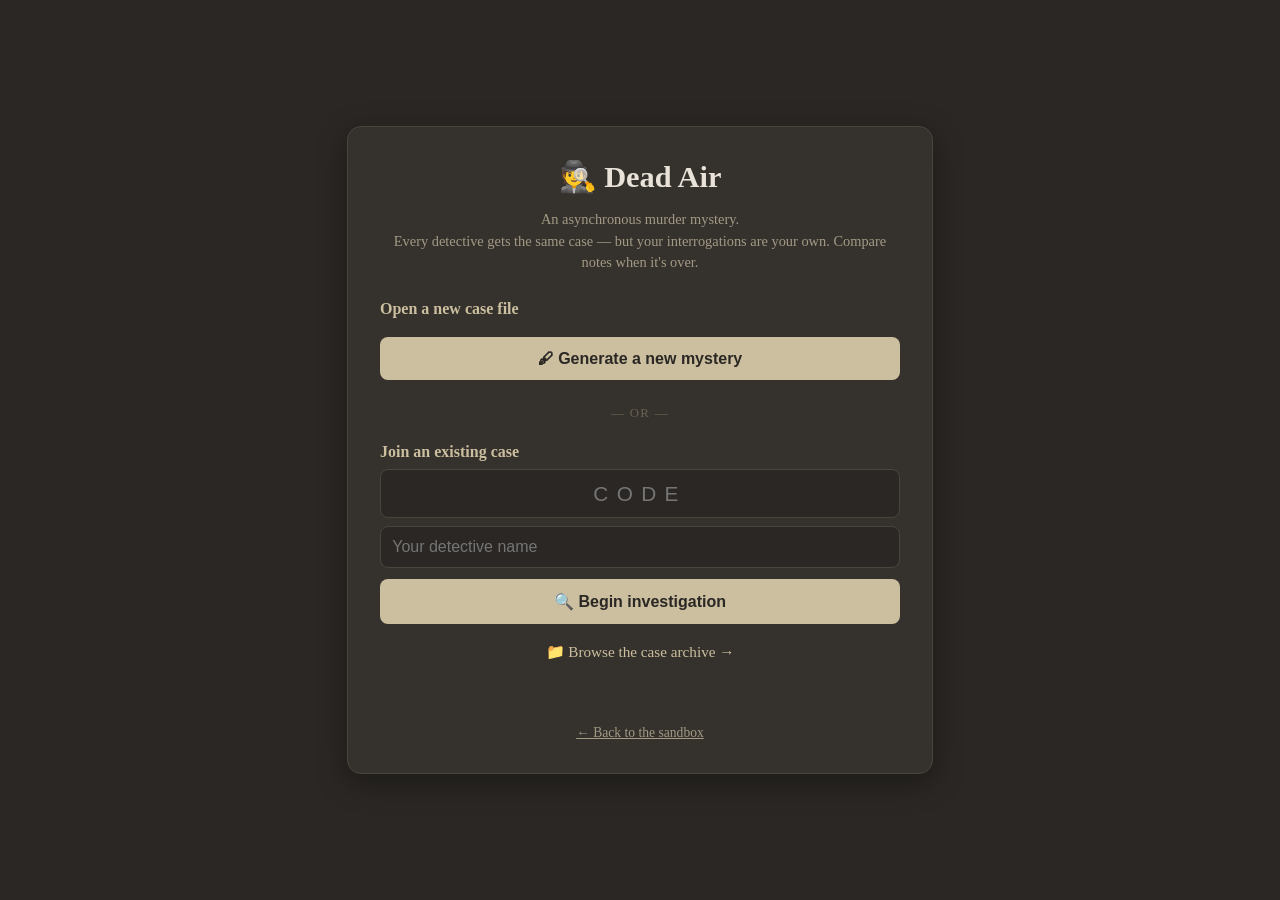
==== games/murder-mystery/index.html @ 83098bad "Link case archive from lobby" ====
<!DOCTYPE html>
<html lang="en">
<head>
<meta charset="UTF-8">
<meta name="viewport" content="width=device-width, initial-scale=1.0">
<title>🕵️ Dead Air — Lobby</title>
<style>
  body { font-family: Georgia, serif; background: #2a2724; color: #e8e2d8; margin: 0;
         display: flex; justify-content: center; align-items: center; min-height: 100vh;
         padding: 1.5rem 1rem; box-sizing: border-box; }
  .card { width: 100%; max-width: 520px; background: #35312c; border: 1px solid #4a443c;
          border-radius: 14px; padding: 2rem; box-shadow: 0 8px 30px rgba(0,0,0,0.35); }
  h1 { font-size: 1.9rem; margin: 0 0 0.2rem; text-align: center; }
  .sub { color: #a39a86; text-align: center; margin-bottom: 1.6rem; font-size: 0.9rem; line-height: 1.5; }
  h2 { font-size: 1rem; margin: 1.4rem 0 0.5rem; color: #cbbf9f; }
  input { width: 100%; box-sizing: border-box; padding: 0.7rem; background: #2a2724;
          border: 1px solid #4a443c; border-radius: 8px; color: #e8e2d8; font-size: 1rem; }
  button { width: 100%; margin-top: 0.7rem; padding: 0.8rem; background: #cbbf9f; color: #2a2724;
           border: none; border-radius: 8px; font-size: 1rem; font-weight: bold; cursor: pointer; }
  button:hover { background: #ddd2b2; }
  button:disabled { opacity: 0.5; cursor: wait; }
  #status { margin-top: 1.2rem; text-align: center; color: #a39a86; font-size: 0.9rem;
            min-height: 1.4rem; line-height: 1.5; }
  .divider { text-align: center; color: #6a6255; margin: 1.6rem 0 0.4rem; font-size: 0.8rem;
             text-transform: uppercase; letter-spacing: 0.1em; }
  .code-input { text-transform: uppercase; letter-spacing: 0.4em; text-align: center;
                font-size: 1.3rem; }
  a { color: #a39a86; }
  .back { display: block; text-align: center; margin-top: 1.4rem; font-size: 0.85rem; }
  .archive-link { display: block; text-align: center; margin-top: 1.2rem; color: #cbbf9f;
                  text-decoration: none; font-size: 0.95rem; }
  .archive-link:hover { text-decoration: underline; }
</style>
</head>
<body>
<div class="card">
  <h1>🕵️ Dead Air</h1>
  <p class="sub">An asynchronous murder mystery.<br>
     Every detective gets the same case — but your interrogations are your own.
     Compare notes when it's over.</p>

  <h2>Open a new case file</h2>
  <button id="host" onclick="hostCase()">🖋 Generate a new mystery</button>

  <div class="divider">— or —</div>

  <h2>Join an existing case</h2>
  <input id="code" class="code-input" maxlength="4" placeholder="CODE">
  <input id="name" placeholder="Your detective name" style="margin-top:0.5rem">
  <button onclick="joinExisting()">🔍 Begin investigation</button>

  <a class="archive-link" href="archive.html">📁 Browse the case archive →</a>

  <div id="status"></div>
  <a class="back" href="../../index.html">← Back to the sandbox</a>
</div>

<script src="../../shared/api.js"></script>
<script src="case-engine.js"></script>
<script>
  const status = (t) => document.getElementById("status").innerHTML = t;

  async function hostCase() {
    const btn = document.getElementById("host");
    btn.disabled = true;
    try {
      let caseFile = await CaseEngine.generateCase(status);
      const result = await CaseEngine.validateAndPatch(caseFile, status);
      caseFile = result.caseFile;
      await CaseEngine.generatePortraits(caseFile, status);
      status("🔒 Locking the case file…");
      const code = await CaseEngine.saveCase(caseFile);
      status(`✅ Case ready! Your join code is <b style="font-size:1.3rem;letter-spacing:0.3em">${code}</b><br>
              Share it with a friend, then enter it below with your detective name.`);
      document.getElementById("code").value = code;
      document.getElementById("name").focus();
    } catch (e) {
      status("❌ " + e.message + "<br>(Check keys on the Settings page and try again.)");
    } finally {
      btn.disabled = false;
    }
  }

  function joinExisting() {
    const code = document.getElementById("code").value.trim().toUpperCase();
    const name = document.getElementById("name").value.trim();
    if (code.length !== 4) { status("⚠️ Enter the 4-letter case code."); return; }
    if (!name) { status("⚠️ Enter your detective name."); return; }
    location.href = `game.html?case=${encodeURIComponent(code)}&detective=${encodeURIComponent(name)}`;
  }
</script>
</body>
</html>
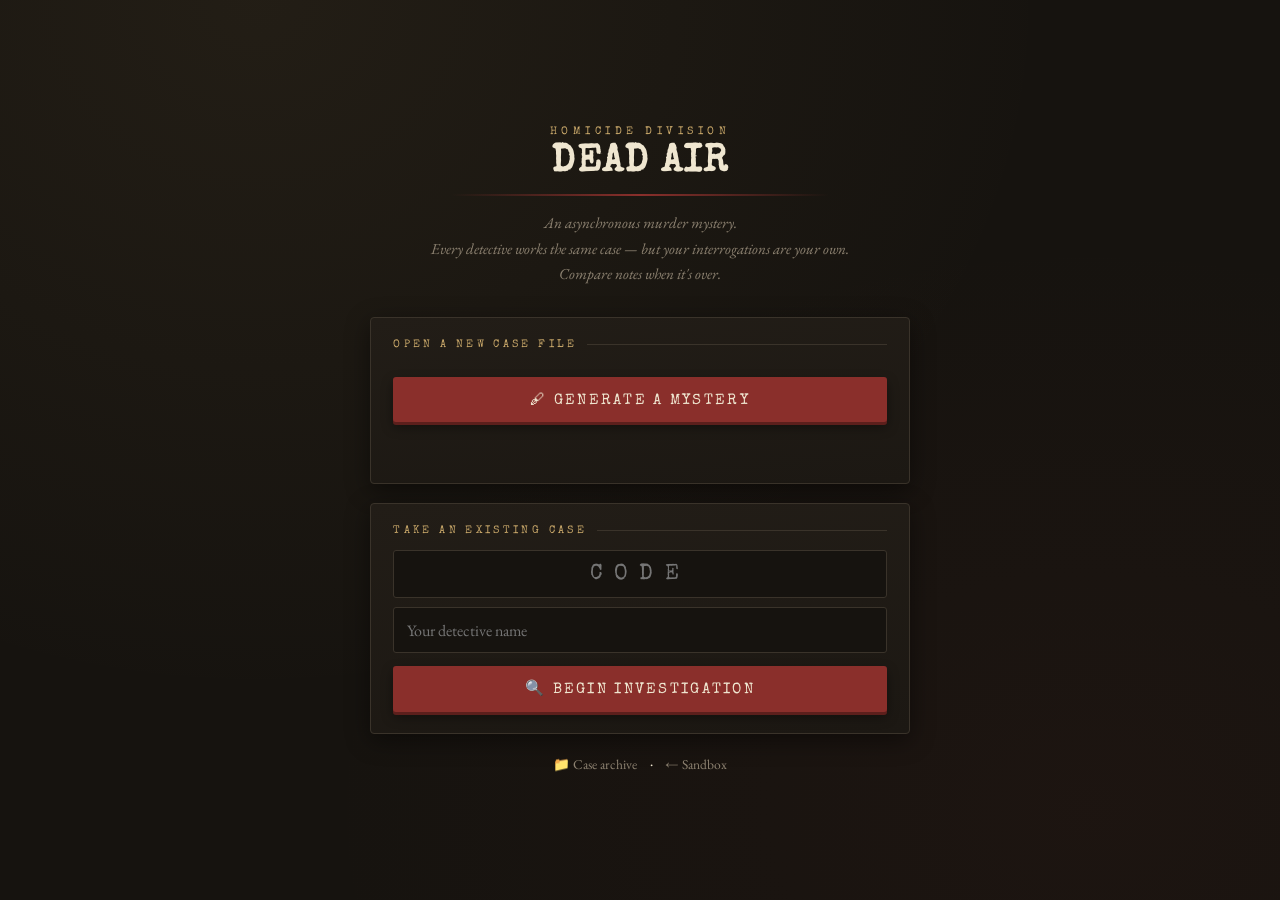
==== commit da9ec0c7: "UI v2.0: noir theme for the lobby" ====
--- a/games/murder-mystery/index.html
+++ b/games/murder-mystery/index.html
@@ -3,56 +3,109 @@
 <head>
 <meta charset="UTF-8">
 <meta name="viewport" content="width=device-width, initial-scale=1.0">
-<title>🕵️ Dead Air — Lobby</title>
+<title>Dead Air — Homicide Division</title>
+<link rel="preconnect" href="https://fonts.googleapis.com">
+<link href="https://fonts.googleapis.com/css2?family=Special+Elite&family=EB+Garamond:ital,wght@0,400;0,600;1,400&display=swap" rel="stylesheet">
 <style>
-  body { font-family: Georgia, serif; background: #2a2724; color: #e8e2d8; margin: 0;
-         display: flex; justify-content: center; align-items: center; min-height: 100vh;
-         padding: 1.5rem 1rem; box-sizing: border-box; }
-  .card { width: 100%; max-width: 520px; background: #35312c; border: 1px solid #4a443c;
-          border-radius: 14px; padding: 2rem; box-shadow: 0 8px 30px rgba(0,0,0,0.35); }
-  h1 { font-size: 1.9rem; margin: 0 0 0.2rem; text-align: center; }
-  .sub { color: #a39a86; text-align: center; margin-bottom: 1.6rem; font-size: 0.9rem; line-height: 1.5; }
-  h2 { font-size: 1rem; margin: 1.4rem 0 0.5rem; color: #cbbf9f; }
-  input { width: 100%; box-sizing: border-box; padding: 0.7rem; background: #2a2724;
-          border: 1px solid #4a443c; border-radius: 8px; color: #e8e2d8; font-size: 1rem; }
-  button { width: 100%; margin-top: 0.7rem; padding: 0.8rem; background: #cbbf9f; color: #2a2724;
-           border: none; border-radius: 8px; font-size: 1rem; font-weight: bold; cursor: pointer; }
-  button:hover { background: #ddd2b2; }
-  button:disabled { opacity: 0.5; cursor: wait; }
-  #status { margin-top: 1.2rem; text-align: center; color: #a39a86; font-size: 0.9rem;
-            min-height: 1.4rem; line-height: 1.5; }
-  .divider { text-align: center; color: #6a6255; margin: 1.6rem 0 0.4rem; font-size: 0.8rem;
-             text-transform: uppercase; letter-spacing: 0.1em; }
-  .code-input { text-transform: uppercase; letter-spacing: 0.4em; text-align: center;
-                font-size: 1.3rem; }
-  a { color: #a39a86; }
-  .back { display: block; text-align: center; margin-top: 1.4rem; font-size: 0.85rem; }
-  .archive-link { display: block; text-align: center; margin-top: 1.2rem; color: #cbbf9f;
-                  text-decoration: none; font-size: 0.95rem; }
-  .archive-link:hover { text-decoration: underline; }
+  :root {
+    --ink: #16130f; --paper: #efe6d0; --red: #8a2f2b;
+    --brass: #c9a86a; --mute: #8d8271; --line: #3a332a;
+  }
+  * { box-sizing: border-box; }
+  body {
+    font-family: "EB Garamond", Georgia, serif;
+    background:
+      radial-gradient(ellipse at 20% 0%, rgba(201,168,106,0.07), transparent 55%),
+      radial-gradient(ellipse at 85% 90%, rgba(138,47,43,0.06), transparent 50%),
+      var(--ink);
+    color: var(--paper); margin: 0;
+    display: flex; justify-content: center; align-items: center;
+    min-height: 100vh; padding: 2rem 1rem;
+  }
+  .card { width: 100%; max-width: 540px; }
+  .masthead { text-align: center; margin-bottom: 1.8rem; }
+  .brand {
+    font-family: "Special Elite", monospace; font-size: 0.7rem;
+    letter-spacing: 0.4em; color: var(--brass); text-transform: uppercase;
+  }
+  h1 {
+    font-family: "Special Elite", monospace; font-size: 2.4rem;
+    margin: 0.4rem 0 0; letter-spacing: 0.03em;
+  }
+  .red-string { height: 2px; width: 70%; margin: 0.8rem auto 0;
+    background: linear-gradient(90deg, transparent, var(--red), transparent); }
+  .sub { color: var(--mute); font-style: italic; margin-top: 0.9rem; line-height: 1.7; font-size: 0.95rem; }
+
+  .panel {
+    background: linear-gradient(175deg, #221d17, #1c1813);
+    border: 1px solid var(--line); border-radius: 4px;
+    padding: 1.3rem 1.4rem; margin-bottom: 1.2rem;
+    box-shadow: 0 6px 24px rgba(0,0,0,0.45);
+  }
+  .panel-title {
+    font-family: "Special Elite", monospace; font-size: 0.7rem;
+    letter-spacing: 0.3em; text-transform: uppercase; color: var(--brass);
+    margin: 0 0 0.9rem; display: flex; align-items: center; gap: 0.6rem;
+  }
+  .panel-title::after { content: ""; flex: 1; height: 1px; background: var(--line); }
+
+  input {
+    width: 100%; padding: 0.7rem 0.8rem; background: var(--ink);
+    border: 1px solid var(--line); border-radius: 3px;
+    color: var(--paper); font-family: inherit; font-size: 1rem;
+  }
+  input:focus { outline: 1px solid var(--brass); }
+  .code-input { text-transform: uppercase; letter-spacing: 0.5em; text-align: center;
+    font-family: "Special Elite", monospace; font-size: 1.4rem; }
+
+  .stamp-btn {
+    width: 100%; margin-top: 0.8rem;
+    font-family: "Special Elite", monospace;
+    background: var(--red); color: var(--paper);
+    padding: 0.85rem; border: none; border-radius: 3px;
+    font-size: 0.95rem; letter-spacing: 0.15em; text-transform: uppercase;
+    cursor: pointer; box-shadow: 0 3px 0 #5c1f1c, 0 5px 12px rgba(0,0,0,0.4);
+    transition: transform .1s, box-shadow .1s;
+  }
+  .stamp-btn:hover { transform: translateY(1px); box-shadow: 0 2px 0 #5c1f1c, 0 4px 10px rgba(0,0,0,0.4); }
+  .stamp-btn:disabled { opacity: 0.5; cursor: wait; }
+
+  #status { margin-top: 1.1rem; text-align: center; color: var(--mute);
+    font-size: 0.9rem; min-height: 1.4rem; line-height: 1.6; font-style: italic; }
+  #status b { color: var(--brass); font-family: "Special Elite", monospace; }
+
+  .foot { text-align: center; margin-top: 0.4rem; }
+  .foot a { color: var(--mute); font-size: 0.85rem; text-decoration: none; margin: 0 0.6rem; }
+  .foot a:hover { color: var(--paper); text-decoration: underline; }
 </style>
 </head>
 <body>
 <div class="card">
-  <h1>🕵️ Dead Air</h1>
-  <p class="sub">An asynchronous murder mystery.<br>
-     Every detective gets the same case — but your interrogations are your own.
-     Compare notes when it's over.</p>
+  <div class="masthead">
+    <div class="brand">Homicide Division</div>
+    <h1>DEAD AIR</h1>
+    <div class="red-string"></div>
+    <p class="sub">An asynchronous murder mystery.<br>
+       Every detective works the same case — but your interrogations are your own.<br>
+       Compare notes when it's over.</p>
+  </div>
 
-  <h2>Open a new case file</h2>
-  <button id="host" onclick="hostCase()">🖋 Generate a new mystery</button>
+  <div class="panel">
+    <div class="panel-title">Open a new case file</div>
+    <button class="stamp-btn" id="host" onclick="hostCase()">🖋 Generate a Mystery</button>
+    <div id="status"></div>
+  </div>
 
-  <div class="divider">— or —</div>
+  <div class="panel">
+    <div class="panel-title">Take an existing case</div>
+    <input id="code" class="code-input" maxlength="4" placeholder="CODE">
+    <input id="name" placeholder="Your detective name" style="margin-top:0.6rem">
+    <button class="stamp-btn" onclick="joinExisting()">🔍 Begin Investigation</button>
+  </div>
 
-  <h2>Join an existing case</h2>
-  <input id="code" class="code-input" maxlength="4" placeholder="CODE">
-  <input id="name" placeholder="Your detective name" style="margin-top:0.5rem">
-  <button onclick="joinExisting()">🔍 Begin investigation</button>
-
-  <a class="archive-link" href="archive.html">📁 Browse the case archive →</a>
-
-  <div id="status"></div>
-  <a class="back" href="../../index.html">← Back to the sandbox</a>
+  <div class="foot">
+    <a href="archive.html">📁 Case archive</a> · <a href="../../index.html">← Sandbox</a>
+  </div>
 </div>
 
 <script src="../../shared/api.js"></script>
@@ -70,8 +123,8 @@
       await CaseEngine.generatePortraits(caseFile, status);
       status("🔒 Locking the case file…");
       const code = await CaseEngine.saveCase(caseFile);
-      status(`✅ Case ready! Your join code is <b style="font-size:1.3rem;letter-spacing:0.3em">${code}</b><br>
-              Share it with a friend, then enter it below with your detective name.`);
+      status(`✅ Case ready! Join code: <b style="font-size:1.4rem;letter-spacing:0.35em">${code}</b><br>
+              Share it with a friend, then take the case below.`);
       document.getElementById("code").value = code;
       document.getElementById("name").focus();
     } catch (e) {
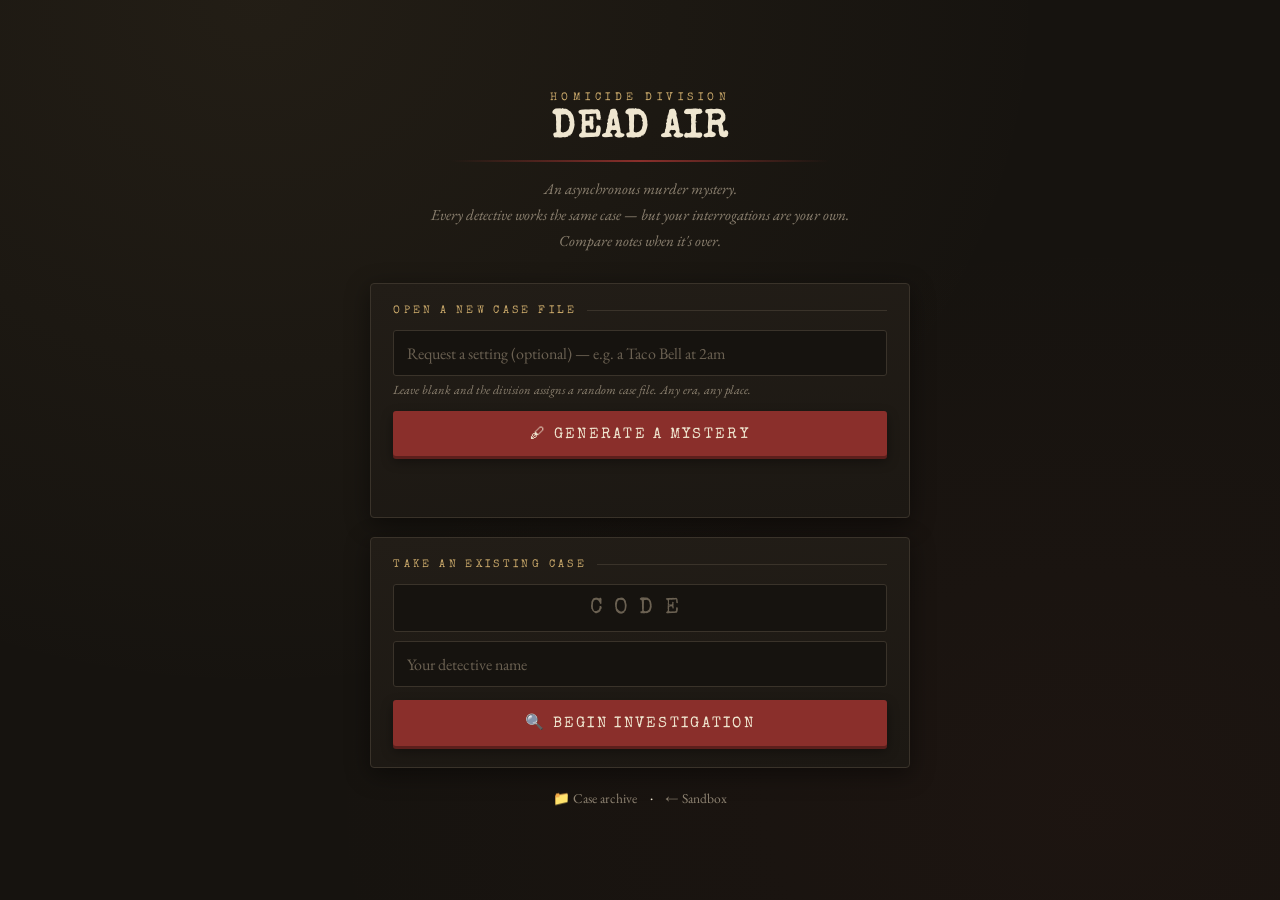
==== commit 61c0ee74: "Lobby: optional host setting request field for case generation" ====
--- a/games/murder-mystery/index.html
+++ b/games/murder-mystery/index.html
@@ -55,8 +55,10 @@
     color: var(--paper); font-family: inherit; font-size: 1rem;
   }
   input:focus { outline: 1px solid var(--brass); }
+  input::placeholder { color: #6b6152; }
   .code-input { text-transform: uppercase; letter-spacing: 0.5em; text-align: center;
     font-family: "Special Elite", monospace; font-size: 1.4rem; }
+  .field-hint { font-size: 0.78rem; color: var(--mute); font-style: italic; margin: 0.35rem 0 0; }
 
   .stamp-btn {
     width: 100%; margin-top: 0.8rem;
@@ -92,6 +94,9 @@
 
   <div class="panel">
     <div class="panel-title">Open a new case file</div>
+    <input id="setting" maxlength="140"
+      placeholder="Request a setting (optional) — e.g. a Taco Bell at 2am">
+    <div class="field-hint">Leave blank and the division assigns a random case file. Any era, any place.</div>
     <button class="stamp-btn" id="host" onclick="hostCase()">🖋 Generate a Mystery</button>
     <div id="status"></div>
   </div>
@@ -115,9 +120,10 @@
 
   async function hostCase() {
     const btn = document.getElementById("host");
+    const setting = document.getElementById("setting").value.trim();
     btn.disabled = true;
     try {
-      let caseFile = await CaseEngine.generateCase(status);
+      let caseFile = await CaseEngine.generateCase(status, setting);
       const result = await CaseEngine.validateAndPatch(caseFile, status);
       caseFile = result.caseFile;
       await CaseEngine.generatePortraits(caseFile, status);
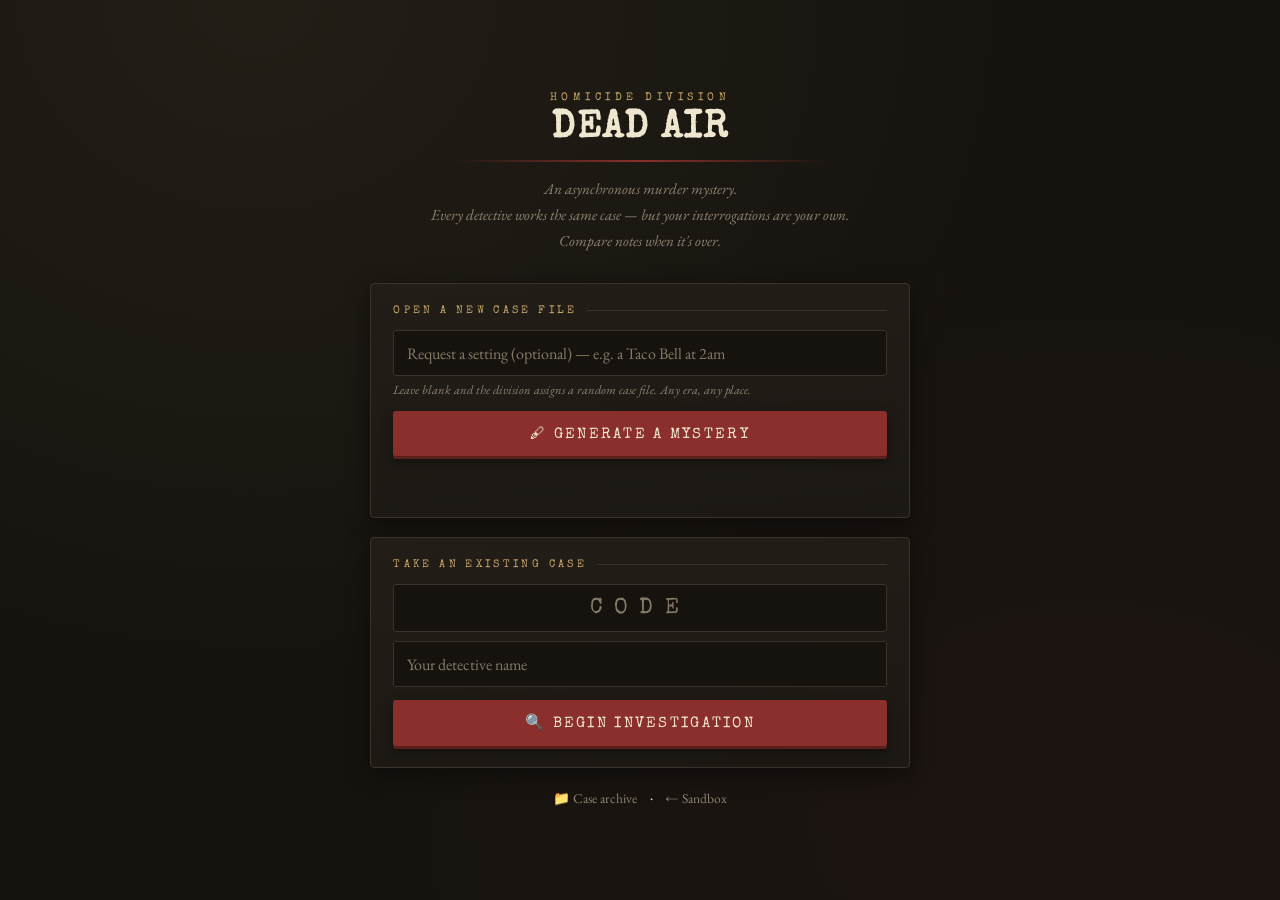
==== commit 18d4b7d4: "Lobby: name validation, safe error rendering, a11y" ====
--- a/games/murder-mystery/index.html
+++ b/games/murder-mystery/index.html
@@ -55,7 +55,8 @@
     color: var(--paper); font-family: inherit; font-size: 1rem;
   }
   input:focus { outline: 1px solid var(--brass); }
-  input::placeholder { color: #6b6152; }
+  input::placeholder { color: #857a66; }
+  :focus-visible { outline: 2px solid var(--brass); outline-offset: 2px; }
   .code-input { text-transform: uppercase; letter-spacing: 0.5em; text-align: center;
     font-family: "Special Elite", monospace; font-size: 1.4rem; }
   .field-hint { font-size: 0.78rem; color: var(--mute); font-style: italic; margin: 0.35rem 0 0; }
@@ -104,7 +105,7 @@
   <div class="panel">
     <div class="panel-title">Take an existing case</div>
     <input id="code" class="code-input" maxlength="4" placeholder="CODE">
-    <input id="name" placeholder="Your detective name" style="margin-top:0.6rem">
+    <input id="name" maxlength="24" placeholder="Your detective name" style="margin-top:0.6rem">
     <button class="stamp-btn" onclick="joinExisting()">🔍 Begin Investigation</button>
   </div>
 
@@ -116,7 +117,34 @@
 <script src="../../shared/api.js"></script>
 <script src="case-engine.js"></script>
 <script>
-  const status = (t) => document.getElementById("status").innerHTML = t;
+  const statusEl = document.getElementById("status");
+
+  // Plain-text status: dynamic/error text is always inserted via textContent.
+  const status = (t) => { statusEl.textContent = t; };
+
+  // Styled success markup, built from nodes so `code` stays safely escaped.
+  function statusCaseReady(code) {
+    statusEl.textContent = "";
+    statusEl.append("✅ Case ready! Join code: ");
+    const b = document.createElement("b");
+    b.style.fontSize = "1.4rem";
+    b.style.letterSpacing = "0.35em";
+    b.textContent = code;
+    statusEl.append(b, document.createElement("br"),
+      "Share it with a friend, then take the case below.");
+  }
+
+  // Shared detective-name validation rules (mirrored in archive.html).
+  function validateDetectiveName(raw) {
+    const name = (raw || "").trim();
+    if (!name) return { ok: false, error: "Enter your detective name." };
+    if (name.length > 24) return { ok: false, error: "Detective name must be 24 characters or fewer." };
+    if (name.includes("/") || name.includes("."))
+      return { ok: false, error: "Detective name can't contain / or . characters." };
+    if (!/^[\p{L}\p{N} \-_']+$/u.test(name))
+      return { ok: false, error: "Detective name may only use letters, numbers, spaces, and - _ ' characters." };
+    return { ok: true, name };
+  }
 
   async function hostCase() {
     const btn = document.getElementById("host");
@@ -129,12 +157,11 @@
       await CaseEngine.generatePortraits(caseFile, status);
       status("🔒 Locking the case file…");
       const code = await CaseEngine.saveCase(caseFile);
-      status(`✅ Case ready! Join code: <b style="font-size:1.4rem;letter-spacing:0.35em">${code}</b><br>
-              Share it with a friend, then take the case below.`);
+      statusCaseReady(code);
       document.getElementById("code").value = code;
       document.getElementById("name").focus();
     } catch (e) {
-      status("❌ " + e.message + "<br>(Check keys on the Settings page and try again.)");
+      status("❌ " + e.message + " (Check keys on the Settings page and try again.)");
     } finally {
       btn.disabled = false;
     }
@@ -142,10 +169,10 @@
 
   function joinExisting() {
     const code = document.getElementById("code").value.trim().toUpperCase();
-    const name = document.getElementById("name").value.trim();
+    const check = validateDetectiveName(document.getElementById("name").value);
     if (code.length !== 4) { status("⚠️ Enter the 4-letter case code."); return; }
-    if (!name) { status("⚠️ Enter your detective name."); return; }
-    location.href = `game.html?case=${encodeURIComponent(code)}&detective=${encodeURIComponent(name)}`;
+    if (!check.ok) { status("⚠️ " + check.error); return; }
+    location.href = `game.html?case=${encodeURIComponent(code)}&detective=${encodeURIComponent(check.name)}`;
   }
 </script>
 </body>
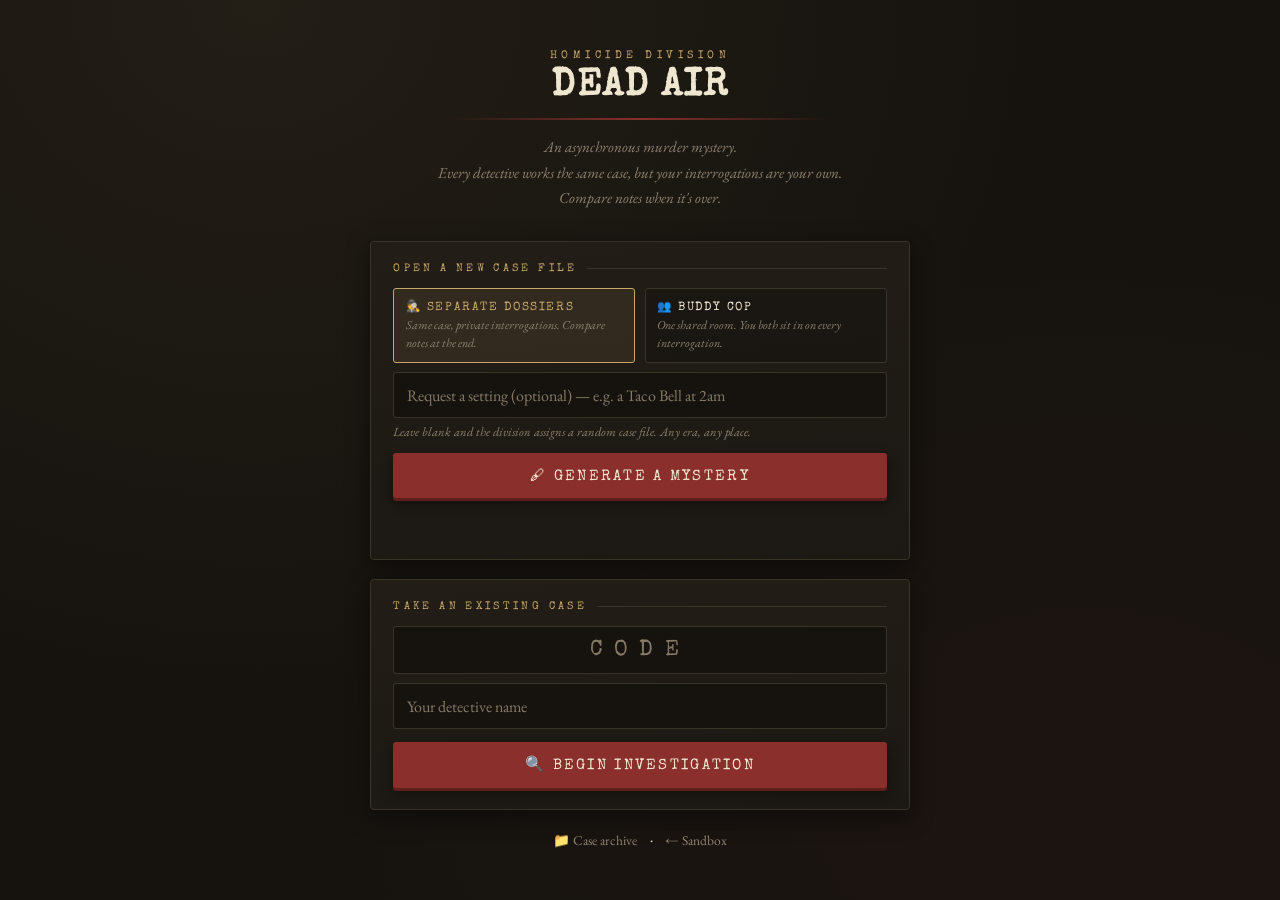
==== commit c366dc6a: "Buddy Cop mode: shared transcripts, floor lock, live typing, shared clue board" ====
--- a/games/murder-mystery/index.html
+++ b/games/murder-mystery/index.html
@@ -6,6 +6,7 @@
 <title>Dead Air — Homicide Division</title>
 <link rel="preconnect" href="https://fonts.googleapis.com">
 <link href="https://fonts.googleapis.com/css2?family=Special+Elite&family=EB+Garamond:ital,wght@0,400;0,600;1,400&display=swap" rel="stylesheet">
+<link rel="stylesheet" href="css/coop.css">
 <style>
   :root {
     --ink: #16130f; --paper: #efe6d0; --red: #8a2f2b;
@@ -88,13 +89,23 @@
     <div class="brand">Homicide Division</div>
     <h1>DEAD AIR</h1>
     <div class="red-string"></div>
-    <p class="sub">An asynchronous murder mystery.<br>
-       Every detective works the same case — but your interrogations are your own.<br>
-       Compare notes when it's over.</p>
+    <p class="sub" id="pitch"></p>
   </div>
 
   <div class="panel">
     <div class="panel-title">Open a new case file</div>
+    <div class="mode-row" role="radiogroup" aria-label="How the case is worked">
+      <label class="mode-opt sel" id="opt-solo">
+        <input type="radio" name="mode" value="solo" checked onchange="setMode('solo')">
+        <div class="t">🕵 Separate Dossiers</div>
+        <div class="d">Same case, private interrogations. Compare notes at the end.</div>
+      </label>
+      <label class="mode-opt" id="opt-coop">
+        <input type="radio" name="mode" value="coop" onchange="setMode('coop')">
+        <div class="t">👥 Buddy Cop</div>
+        <div class="d">One shared room. You both sit in on every interrogation.</div>
+      </label>
+    </div>
     <input id="setting" maxlength="140"
       placeholder="Request a setting (optional) — e.g. a Taco Bell at 2am">
     <div class="field-hint">Leave blank and the division assigns a random case file. Any era, any place.</div>
@@ -118,6 +129,22 @@
 <script src="case-engine.js"></script>
 <script>
   const statusEl = document.getElementById("status");
+
+  // ---- mode ----
+  let MODE = "solo";
+  const PITCH = {
+    solo: "An asynchronous murder mystery.<br>Every detective works the same case, but your interrogations are your own.<br>Compare notes when it's over.",
+    coop: "A murder mystery for partners.<br>One case, one clue board, one interrogation room.<br>You see every question the moment it's asked."
+  };
+  function setMode(m) {
+    MODE = m;
+    document.getElementById("opt-solo").classList.toggle("sel", m === "solo");
+    document.getElementById("opt-coop").classList.toggle("sel", m === "coop");
+    document.getElementById("pitch").innerHTML = PITCH[m];
+    document.getElementById("host").textContent =
+      m === "coop" ? "🖋 Generate a Shared Case" : "🖋 Generate a Mystery";
+  }
+  setMode("solo");
 
   // Plain-text status: dynamic/error text is always inserted via textContent.
   const status = (t) => { statusEl.textContent = t; };
@@ -131,7 +158,9 @@
     b.style.letterSpacing = "0.35em";
     b.textContent = code;
     statusEl.append(b, document.createElement("br"),
-      "Share it with a friend, then take the case below.");
+      MODE === "coop"
+        ? "Send it to your partner. You'll work this one together, in the same room."
+        : "Share it with a friend, then take the case below.");
   }
 
   // Shared detective-name validation rules (mirrored in archive.html).
@@ -156,7 +185,7 @@
       caseFile = result.caseFile;
       await CaseEngine.generatePortraits(caseFile, status);
       status("🔒 Locking the case file…");
-      const code = await CaseEngine.saveCase(caseFile);
+      const code = await CaseEngine.saveCase(caseFile, MODE);
       statusCaseReady(code);
       document.getElementById("code").value = code;
       document.getElementById("name").focus();
--- a/games/murder-mystery/css/coop.css
+++ b/games/murder-mystery/css/coop.css
@@ -0,0 +1,81 @@
+/* Dead Air — Buddy Cop mode UI.
+   Loaded always; every rule is inert unless .coop is on <body>. */
+
+/* --- who else is on the case (header strip) --- */
+#coop-bar {
+  display: none;
+  font-family: "Special Elite", monospace;
+  font-size: 0.68rem; letter-spacing: 0.18em; text-transform: uppercase;
+  color: var(--brass); opacity: 0.85;
+  margin-top: 0.35rem;
+}
+body.coop #coop-bar { display: block; }
+#coop-bar .dot {
+  display: inline-block; width: 6px; height: 6px; border-radius: 50%;
+  background: #6fbf73; margin-right: 0.4rem; vertical-align: middle;
+  box-shadow: 0 0 6px rgba(111,191,115,0.8);
+  animation: coop-pulse 2.4s ease-in-out infinite;
+}
+@keyframes coop-pulse { 0%,100% { opacity: 1; } 50% { opacity: 0.35; } }
+
+/* --- floor notice above the chat input --- */
+#floor-notice {
+  display: none;
+  font-family: "Special Elite", monospace;
+  font-size: 0.72rem; letter-spacing: 0.08em;
+  padding: 0.5rem 0.7rem; margin-bottom: 0.5rem;
+  border-left: 2px solid var(--brass);
+  background: rgba(201,168,106,0.07);
+  color: var(--mute);
+}
+#floor-notice.show { display: block; }
+#floor-notice b { color: var(--brass); font-style: normal; }
+#floor-notice .countdown { opacity: 0.7; font-style: italic; }
+
+/* held by someone else: the input is readable but plainly not yours */
+#chatbar.locked { opacity: 0.5; }
+#chatbar.locked input,
+#chatbar.locked button { pointer-events: none; }
+
+/* --- per-message attribution (coop only: solo has one detective) --- */
+.bubble .by {
+  display: block;
+  font-family: "Special Elite", monospace;
+  font-size: 0.6rem; letter-spacing: 0.16em; text-transform: uppercase;
+  color: var(--brass); opacity: 0.75; margin-bottom: 0.25rem;
+}
+.bubble.me .by { color: #9fb8d0; }
+
+/* someone else's question, so it reads as "theirs" not "mine" */
+.bubble.me.theirs { background: #2b2620; border-color: #3d362c; }
+
+/* --- typing indicator --- */
+#coop-typing {
+  font-family: "Special Elite", monospace;
+  font-size: 0.72rem; color: var(--brass); opacity: 0.85;
+  min-height: 1.1rem; letter-spacing: 0.06em;
+}
+#coop-typing .ell::after {
+  content: "…"; display: inline-block;
+  animation: coop-ell 1.4s steps(4, end) infinite;
+}
+@keyframes coop-ell { 0% { clip-path: inset(0 100% 0 0); } 100% { clip-path: inset(0 0 0 0); } }
+
+/* --- lobby mode picker --- */
+.mode-row { display: flex; gap: 0.6rem; margin: 0.2rem 0 0.6rem; }
+.mode-opt {
+  flex: 1; cursor: pointer; border: 1px solid var(--line); border-radius: 3px;
+  padding: 0.6rem 0.7rem; background: rgba(0,0,0,0.2); transition: border-color .15s, background .15s;
+}
+.mode-opt:hover { border-color: var(--brass); }
+.mode-opt input { position: absolute; opacity: 0; width: 0; height: 0; }
+.mode-opt.sel { border-color: var(--brass); background: rgba(201,168,106,0.1); }
+.mode-opt .t {
+  font-family: "Special Elite", monospace; font-size: 0.72rem;
+  letter-spacing: 0.14em; text-transform: uppercase; color: var(--paper);
+}
+.mode-opt.sel .t { color: var(--brass); }
+.mode-opt .d { font-size: 0.76rem; color: var(--mute); font-style: italic; margin-top: 0.25rem; line-height: 1.45; }
+.mode-opt:focus-within { outline: 2px solid var(--brass); outline-offset: 2px; }
+
+@media (max-width: 520px) { .mode-row { flex-direction: column; } }
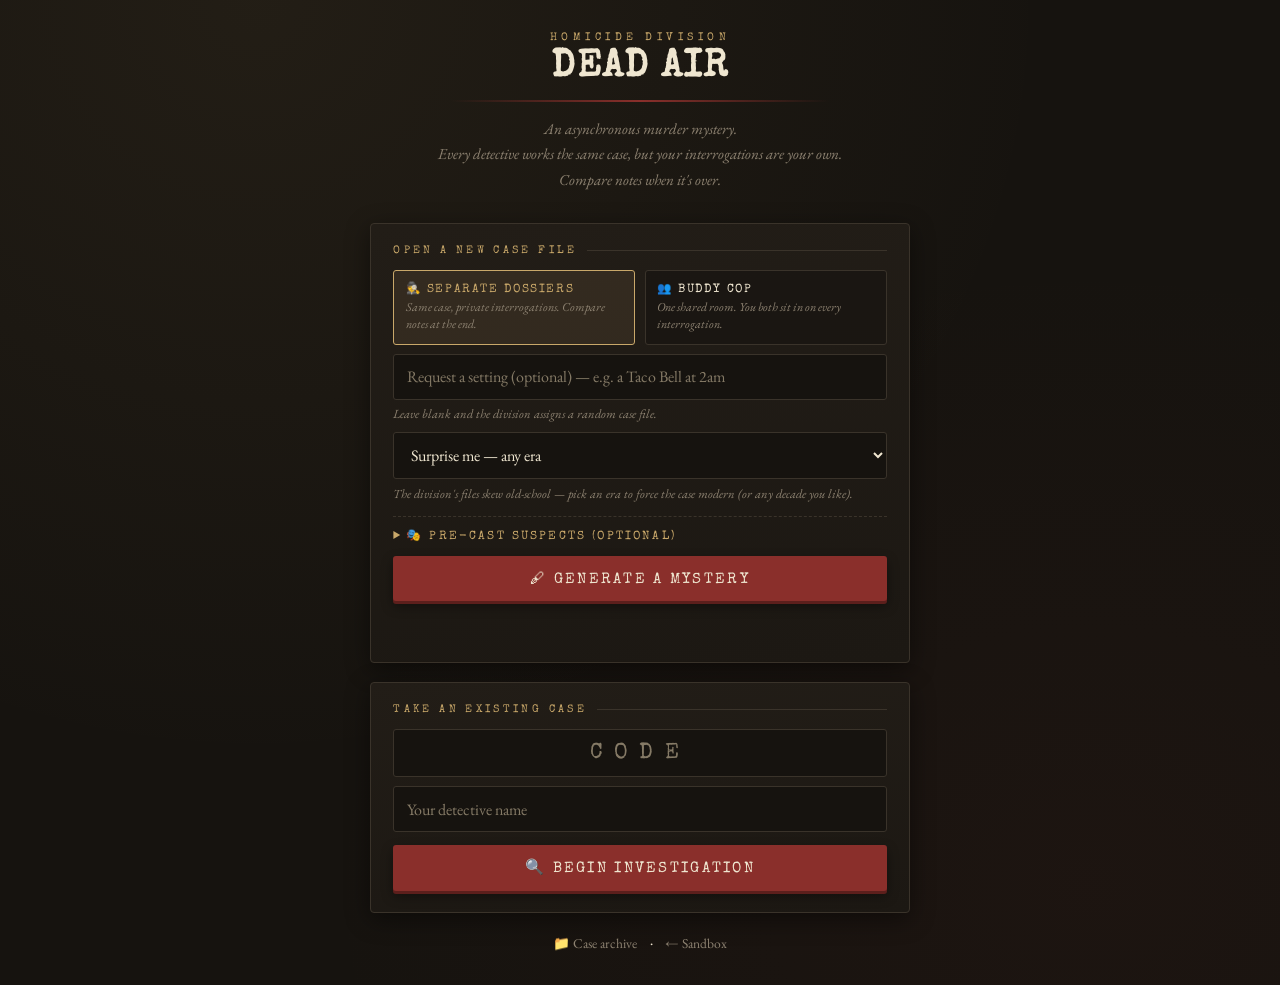
==== commit de5e2e94: "Lobby: era selector + suspect pre-cast rows feeding CaseEngine.generateCase options" ====
--- a/games/murder-mystery/index.html
+++ b/games/murder-mystery/index.html
@@ -50,13 +50,22 @@
   }
   .panel-title::after { content: ""; flex: 1; height: 1px; background: var(--line); }
 
-  input {
+  input, select {
     width: 100%; padding: 0.7rem 0.8rem; background: var(--ink);
     border: 1px solid var(--line); border-radius: 3px;
     color: var(--paper); font-family: inherit; font-size: 1rem;
   }
-  input:focus { outline: 1px solid var(--brass); }
+  input:focus, select:focus { outline: 1px solid var(--brass); }
   input::placeholder { color: #857a66; }
+  select { margin-top: 0.6rem; appearance: auto; }
+  #cast-box { margin-top: 0.9rem; border-top: 1px dashed var(--line); padding-top: 0.7rem; }
+  #cast-box summary {
+    cursor: pointer; font-family: "Special Elite", monospace; font-size: 0.75rem;
+    letter-spacing: 0.18em; text-transform: uppercase; color: var(--brass);
+  }
+  .cast-row { display: flex; gap: 0.5rem; margin-top: 0.5rem; }
+  .cast-row .cast-name { flex: 2; }
+  .cast-row .cast-role { flex: 3; }
   :focus-visible { outline: 2px solid var(--brass); outline-offset: 2px; }
   .code-input { text-transform: uppercase; letter-spacing: 0.5em; text-align: center;
     font-family: "Special Elite", monospace; font-size: 1.4rem; }
@@ -108,7 +117,32 @@
     </div>
     <input id="setting" maxlength="140"
       placeholder="Request a setting (optional) — e.g. a Taco Bell at 2am">
-    <div class="field-hint">Leave blank and the division assigns a random case file. Any era, any place.</div>
+    <div class="field-hint">Leave blank and the division assigns a random case file.</div>
+    <select id="era" aria-label="Era the case is set in">
+      <option value="">Surprise me — any era</option>
+      <option>Present day</option>
+      <option>2010s</option>
+      <option>2000s</option>
+      <option>1990s</option>
+      <option>1980s</option>
+      <option>1970s</option>
+      <option>1960s</option>
+      <option>1950s</option>
+      <option>1940s</option>
+      <option>1920s</option>
+      <option>Victorian era</option>
+      <option>Near future</option>
+    </select>
+    <div class="field-hint">The division's files skew old-school — pick an era to force the case modern (or any decade you like).</div>
+    <details id="cast-box">
+      <summary>🎭 Pre-cast suspects (optional)</summary>
+      <div class="field-hint" style="margin:0.5rem 0 0.2rem">
+        Give the writer up to 6 people to build the case around — a name and their
+        role (their connection to the victim). Any of them can still turn out to be
+        the killer. Blank rows are ignored.
+      </div>
+      <div id="cast-rows"></div>
+    </details>
     <button class="stamp-btn" id="host" onclick="hostCase()">🖋 Generate a Mystery</button>
     <div id="status"></div>
   </div>
@@ -175,12 +209,45 @@
     return { ok: true, name };
   }
 
+  // ---- suspect pre-casting ----
+  // Six blank name+role rows; only rows with a name are sent to the writer.
+  (function buildCastRows() {
+    const box = document.getElementById("cast-rows");
+    for (let i = 0; i < 6; i++) {
+      const row = document.createElement("div");
+      row.className = "cast-row";
+      const name = document.createElement("input");
+      name.className = "cast-name"; name.maxLength = 40;
+      name.placeholder = "Name — e.g. Dana Whitfield";
+      const role = document.createElement("input");
+      role.className = "cast-role"; role.maxLength = 60;
+      role.placeholder = "Role — e.g. the victim's manager";
+      row.append(name, role);
+      box.appendChild(row);
+    }
+  })();
+
+  function collectCast() {
+    const cast = [];
+    document.querySelectorAll("#cast-rows .cast-row").forEach(r => {
+      const name = r.querySelector(".cast-name").value.trim();
+      const role = r.querySelector(".cast-role").value.trim();
+      if (name) cast.push({ name, role: role || "an acquaintance of the victim" });
+    });
+    const dupes = cast.filter((c, i) =>
+      cast.findIndex(o => o.name.toLowerCase() === c.name.toLowerCase()) !== i);
+    return { cast, error: dupes.length ? `Two suspects share the name "${dupes[0].name}".` : null };
+  }
+
   async function hostCase() {
     const btn = document.getElementById("host");
     const setting = document.getElementById("setting").value.trim();
+    const era = document.getElementById("era").value;
+    const { cast, error } = collectCast();
+    if (error) { status("❌ " + error); return; }
     btn.disabled = true;
     try {
-      let caseFile = await CaseEngine.generateCase(status, setting);
+      let caseFile = await CaseEngine.generateCase(status, setting, { era, cast });
       const result = await CaseEngine.validateAndPatch(caseFile, status);
       caseFile = result.caseFile;
       await CaseEngine.generatePortraits(caseFile, status);
--- a/games/murder-mystery/css/coop.css
+++ b/games/murder-mystery/css/coop.css
@@ -79,3 +79,44 @@
 .mode-opt:focus-within { outline: 2px solid var(--brass); outline-offset: 2px; }
 
 @media (max-width: 520px) { .mode-row { flex-direction: column; } }
+
+/* --- joint warrant co-signatures --- */
+#joint-sig {
+  margin: 0.9rem 0 0.2rem;
+  border-top: 1px dashed rgba(58,51,42,0.6);
+  padding-top: 0.8rem;
+}
+#joint-sig.hidden { display: none; }
+.jsig-head {
+  font-family: "Special Elite", monospace;
+  font-size: 0.62rem; letter-spacing: 0.24em; text-transform: uppercase;
+  color: #6b5f4c; margin-bottom: 0.55rem;
+}
+.jsig {
+  display: flex; justify-content: space-between; align-items: baseline;
+  padding: 0.4rem 0.1rem; border-bottom: 1px dotted rgba(58,51,42,0.35);
+}
+.jsig-name {
+  font-family: "Special Elite", monospace; font-size: 0.85rem;
+  color: #6b5f4c; opacity: 0.55;
+}
+.jsig-state {
+  font-size: 0.7rem; font-style: italic; color: #8a7f6b; letter-spacing: 0.04em;
+}
+/* a signature that has actually been given: ink on the page */
+.jsig.on .jsig-name {
+  opacity: 1; color: var(--red);
+  font-size: 1.15rem; transform: rotate(-1.4deg);
+  font-family: "Special Elite", monospace;
+}
+.jsig.on .jsig-state { color: var(--red); opacity: 0.75; }
+.jsig.on { animation: jsig-ink .45s ease-out; }
+@keyframes jsig-ink {
+  from { opacity: 0; transform: translateY(3px) rotate(-4deg); }
+  to   { opacity: 1; transform: none; }
+}
+#joint-note {
+  margin-top: 0.6rem; font-size: 0.76rem; font-style: italic;
+  color: #8a7f6b; line-height: 1.5; min-height: 1.1rem;
+}
+#seal-btn.signed { filter: grayscale(0.5) brightness(0.85); }
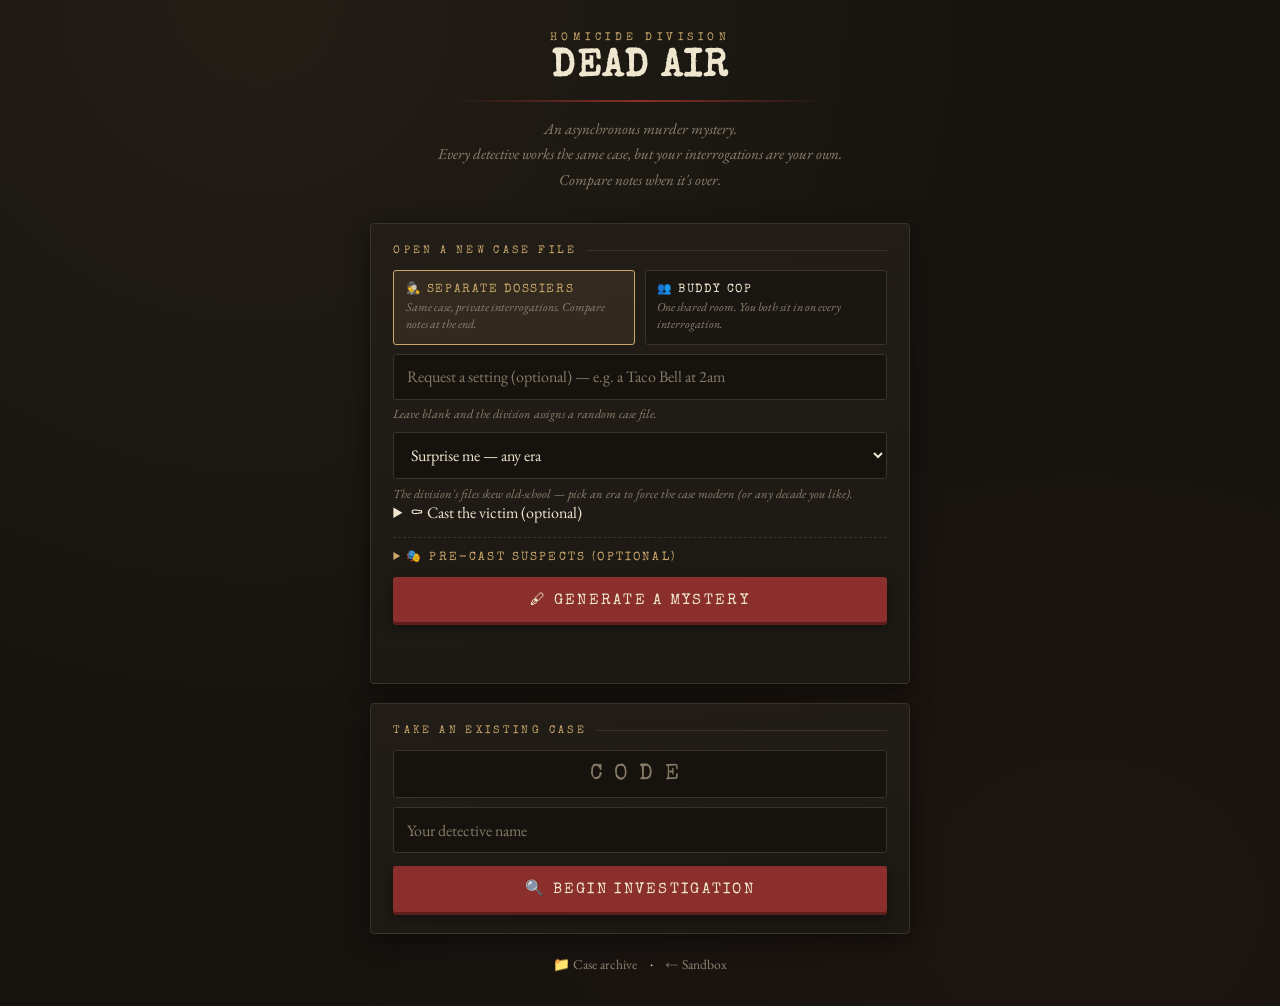
==== commit c8ea0e79: "Cast the victim, lock literal settings, generate an establishing shot of the scene" ====
--- a/games/murder-mystery/index.html
+++ b/games/murder-mystery/index.html
@@ -7,6 +7,7 @@
 <link rel="preconnect" href="https://fonts.googleapis.com">
 <link href="https://fonts.googleapis.com/css2?family=Special+Elite&family=EB+Garamond:ital,wght@0,400;0,600;1,400&display=swap" rel="stylesheet">
 <link rel="stylesheet" href="css/coop.css">
+<link rel="stylesheet" href="css/confront.css">
 <style>
   :root {
     --ink: #16130f; --paper: #efe6d0; --red: #8a2f2b;
@@ -118,6 +119,10 @@
     <input id="setting" maxlength="140"
       placeholder="Request a setting (optional) — e.g. a Taco Bell at 2am">
     <div class="field-hint">Leave blank and the division assigns a random case file.</div>
+    <label class="lit-row" id="literal-row">
+      <input type="checkbox" id="literal">
+      <span>Use the named place <b>literally</b> — a real Taco Bell, not "a late-night taqueria"</span>
+    </label>
     <select id="era" aria-label="Era the case is set in">
       <option value="">Surprise me — any era</option>
       <option>Present day</option>
@@ -134,6 +139,17 @@
       <option>Near future</option>
     </select>
     <div class="field-hint">The division's files skew old-school — pick an era to force the case modern (or any decade you like).</div>
+    <details id="victim-box">
+      <summary>⚰ Cast the victim (optional)</summary>
+      <div class="field-hint" style="margin:0.5rem 0 0.2rem">
+        Name the person who dies. Everything else — the suspects, the motives, the
+        whole case — gets built around them.
+      </div>
+      <div class="cast-row">
+        <input class="cast-name" id="victim-name" maxlength="40" placeholder="Victim's name">
+        <input class="cast-role" id="victim-role" maxlength="60" placeholder="Who they were (e.g. the night manager)">
+      </div>
+    </details>
     <details id="cast-box">
       <summary>🎭 Pre-cast suspects (optional)</summary>
       <div class="field-hint" style="margin:0.5rem 0 0.2rem">
@@ -179,6 +195,17 @@
       m === "coop" ? "🖋 Generate a Shared Case" : "🖋 Generate a Mystery";
   }
   setMode("solo");
+
+  // The literal lock is meaningless without a named place, so it only appears
+  // once the host has typed a setting.
+  (function wireLiteralToggle() {
+    const inp = document.getElementById("setting");
+    const row = document.getElementById("literal-row");
+    if (!inp || !row) return;   // never let a missing node kill the lobby script
+    const sync = () => row.classList.toggle("on", !!inp.value.trim());
+    inp.addEventListener("input", sync);
+    sync();
+  })();
 
   // Plain-text status: dynamic/error text is always inserted via textContent.
   const status = (t) => { statusEl.textContent = t; };
@@ -243,14 +270,23 @@
     const btn = document.getElementById("host");
     const setting = document.getElementById("setting").value.trim();
     const era = document.getElementById("era").value;
+    const literal = document.getElementById("literal").checked;
+    const victim = {
+      name: document.getElementById("victim-name").value.trim(),
+      role: document.getElementById("victim-role").value.trim()
+    };
     const { cast, error } = collectCast();
+    if (victim.name && cast.some(c => c.name.toLowerCase() === victim.name.toLowerCase())) {
+      status(`❌ "${victim.name}" is cast as both the victim and a suspect.`); return;
+    }
     if (error) { status("❌ " + error); return; }
     btn.disabled = true;
     try {
-      let caseFile = await CaseEngine.generateCase(status, setting, { era, cast });
+      let caseFile = await CaseEngine.generateCase(status, setting, { era, cast, victim, literal });
       const result = await CaseEngine.validateAndPatch(caseFile, status);
       caseFile = result.caseFile;
       await CaseEngine.generatePortraits(caseFile, status);
+      await CaseEngine.generateSceneImage(caseFile, status);
       status("🔒 Locking the case file…");
       const code = await CaseEngine.saveCase(caseFile, MODE);
       statusCaseReady(code);
--- a/games/murder-mystery/css/confront.css
+++ b/games/murder-mystery/css/confront.css
@@ -0,0 +1,127 @@
+/* Dead Air — confrontations: bringing a second suspect into the room */
+
+#escort-bar {
+  display: flex; align-items: center; gap: 0.5rem; flex-wrap: wrap;
+  position: relative;
+  margin: 0 0 0.5rem;
+  min-height: 1.9rem;
+}
+#escort-bar.active {
+  border-left: 2px solid var(--brass);
+  background: rgba(201,168,106,0.07);
+  padding: 0.35rem 0.6rem;
+}
+.escort-who {
+  font-family: "Special Elite", monospace;
+  font-size: 0.72rem; letter-spacing: 0.1em; color: var(--brass);
+}
+
+/* picker */
+.escort-menu {
+  position: absolute; top: 100%; left: 0; z-index: 30;
+  display: flex; flex-direction: column; min-width: 190px;
+  background: #17140f; border: 1px solid var(--line); border-radius: 3px;
+  box-shadow: 0 10px 26px rgba(0,0,0,0.55);
+}
+.escort-menu button {
+  background: none; border: 0; color: var(--paper); cursor: pointer;
+  font-family: "EB Garamond", serif; font-size: 0.9rem;
+  text-align: left; padding: 0.5rem 0.75rem;
+}
+.escort-menu button:hover { background: rgba(201,168,106,0.14); color: var(--brass); }
+
+/* "X is brought in." — scene direction, not speech */
+.stage-line {
+  text-align: center;
+  font-family: "Special Elite", monospace;
+  font-size: 0.7rem; letter-spacing: 0.14em; text-transform: uppercase;
+  color: var(--mute); opacity: 0.8;
+  margin: 0.6rem 0; padding: 0.3rem 0;
+  border-top: 1px dashed rgba(201,168,106,0.25);
+  border-bottom: 1px dashed rgba(201,168,106,0.25);
+}
+
+/* ---------- draggable typed-summary card ----------
+   The card scrolls its own text, so it drags by a grip strip rather than
+   anywhere on its surface — otherwise pointerdown would swallow the scroll. */
+#summary-card { padding: 0 !important; display: flex; flex-direction: column; }
+#summary-card .sum-grip {
+  flex: 0 0 auto; cursor: move; user-select: none;
+  font-family: "Special Elite", monospace;
+  font-size: 0.62rem; letter-spacing: 0.16em; text-transform: uppercase;
+  color: #6b5f4c;
+  padding: 0.5rem 1.1rem 0.35rem;
+  border-bottom: 1px dashed rgba(58,51,42,0.35);
+}
+#summary-card .sum-grip:hover { color: #2c2519; }
+#summary-card .sum-body {
+  flex: 1 1 auto; overflow-y: auto;
+  padding: 0.7rem 1.1rem 1rem;
+  white-space: pre-wrap;
+}
+#summary-card.dragging { opacity: 0.9; box-shadow: 0 12px 26px rgba(0,0,0,0.6); }
+
+/* ---------- establishing shot + victim card ---------- */
+#scene-shot { margin: 0 0 1rem; position: relative; }
+#scene-shot.hidden { display: none; }
+#scene-shot img {
+  display: block; width: 100%; height: auto; max-height: 260px;
+  object-fit: cover; border-radius: 2px;
+  filter: saturate(0.85) contrast(1.05);
+  box-shadow: 0 6px 18px rgba(0,0,0,0.5);
+}
+/* the report is aged paper, so the photo is toned to sit on it rather than glow */
+#scene-shot::after {
+  content: ""; position: absolute; inset: 0; border-radius: 2px;
+  background: linear-gradient(180deg, rgba(30,24,16,0.05), rgba(30,24,16,0.42));
+  pointer-events: none;
+}
+#scene-cap {
+  margin-top: 0.4rem;
+  font-family: "Special Elite", monospace;
+  font-size: 0.64rem; letter-spacing: 0.16em; text-transform: uppercase;
+  color: #6b5f4c;
+}
+
+#victim-card {
+  display: flex; align-items: center; gap: 0.7rem;
+  margin: 0 0 0.9rem; padding: 0.55rem 0.7rem;
+  border-left: 3px solid var(--red);
+  background: rgba(138,47,43,0.07);
+}
+#victim-card.hidden { display: none; }
+/* makePortrait returns a bare <img> or a .avatar div, never a .portrait */
+#victim-card > img, #victim-card > .avatar {
+  width: 52px; height: 52px; flex: 0 0 52px;
+  border-radius: 2px; object-fit: cover; filter: grayscale(0.55);
+}
+#victim-card > .avatar {
+  display: grid; place-items: center;
+  background: #3a332a; color: var(--brass);
+  font-family: "Special Elite", monospace; font-size: 1.4rem;
+}
+#victim-card .vc-name {
+  font-family: "Special Elite", monospace; font-size: 0.95rem; color: #2c2519;
+}
+#victim-card .vc-label {
+  font-size: 0.66rem; letter-spacing: 0.18em; text-transform: uppercase;
+  color: var(--red); opacity: 0.8; margin-top: 0.1rem;
+}
+
+/* the scene photo as a faint wash behind the whole desk */
+body.has-scene::before {
+  content: ""; position: fixed; inset: 0; z-index: 0; pointer-events: none;
+  background-image: var(--scene-url);
+  background-size: cover; background-position: center;
+  opacity: 0.07; filter: grayscale(0.4) blur(2px);
+}
+
+/* lobby: literal-place toggle */
+.lit-row {
+  display: none; align-items: flex-start; gap: 0.5rem;
+  margin: 0.5rem 0 0.2rem; cursor: pointer;
+  font-size: 0.8rem; color: var(--mute); line-height: 1.45;
+}
+.lit-row.on { display: flex; }
+.lit-row b { color: var(--brass); font-weight: normal; }
+.lit-row input { margin-top: 0.2rem; accent-color: #c9a86a; }
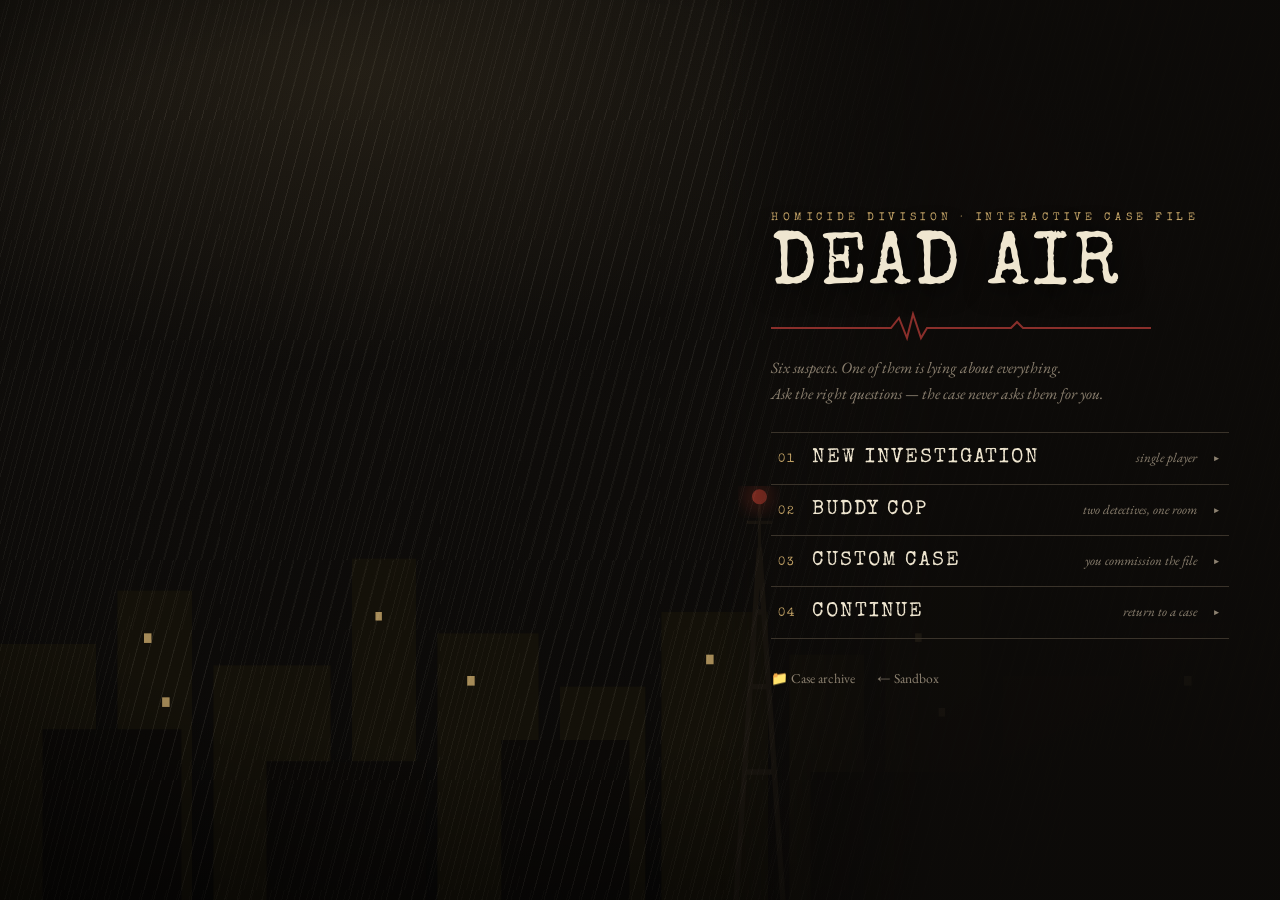
==== commit 6961b8b6: "Rebuild home screen as a title screen: cinematic backdrop, numbered main menu (solo / buddy cop / cu" ====
--- a/games/murder-mystery/index.html
+++ b/games/murder-mystery/index.html
@@ -6,74 +6,118 @@
 <title>Dead Air — Homicide Division</title>
 <link rel="preconnect" href="https://fonts.googleapis.com">
 <link href="https://fonts.googleapis.com/css2?family=Special+Elite&family=EB+Garamond:ital,wght@0,400;0,600;1,400&display=swap" rel="stylesheet">
-<link rel="stylesheet" href="css/coop.css">
-<link rel="stylesheet" href="css/confront.css">
 <style>
   :root {
-    --ink: #16130f; --paper: #efe6d0; --red: #8a2f2b;
+    --ink: #0d0b09; --ink2: #14110d; --paper: #efe6d0; --red: #8a2f2b;
     --brass: #c9a86a; --mute: #8d8271; --line: #3a332a;
   }
   * { box-sizing: border-box; }
+  html, body { height: 100%; }
   body {
     font-family: "EB Garamond", Georgia, serif;
+    background: var(--ink); color: var(--paper); margin: 0;
+    min-height: 100vh; overflow-x: hidden;
+  }
+
+  /* ================= cinematic backdrop ================= */
+  .scene { position: fixed; inset: 0; z-index: 0; pointer-events: none; }
+  .scene .glow {
+    position: absolute; inset: 0;
     background:
-      radial-gradient(ellipse at 20% 0%, rgba(201,168,106,0.07), transparent 55%),
-      radial-gradient(ellipse at 85% 90%, rgba(138,47,43,0.06), transparent 50%),
-      var(--ink);
-    color: var(--paper); margin: 0;
-    display: flex; justify-content: center; align-items: center;
-    min-height: 100vh; padding: 2rem 1rem;
-  }
-  .card { width: 100%; max-width: 540px; }
-  .masthead { text-align: center; margin-bottom: 1.8rem; }
+      radial-gradient(ellipse 70% 55% at 28% 8%, rgba(201,168,106,0.10), transparent 60%),
+      radial-gradient(ellipse 50% 40% at 80% 100%, rgba(138,47,43,0.08), transparent 55%),
+      linear-gradient(180deg, #100e0b 0%, #0d0b09 55%, #080706 100%);
+  }
+  .skyline { position: absolute; left: 0; right: 0; bottom: 0; width: 100%; height: 46vh; min-height: 240px; }
+  .beacon { animation: blink 2.6s ease-in-out infinite; transform-origin: center; transform-box: fill-box; }
+  @keyframes blink { 0%, 55%, 100% { opacity: 0.15; } 12% { opacity: 1; } }
+  .window { animation: flicker 7s linear infinite; }
+  .window.w2 { animation-delay: -2.3s; }
+  .window.w3 { animation-delay: -4.9s; }
+  @keyframes flicker { 0%, 91%, 94.5%, 100% { opacity: 0.85; } 92.5% { opacity: 0.15; } }
+  .rain { position: absolute; inset: -60% 0 0 0; opacity: 0.10;
+    background-image: repeating-linear-gradient(105deg, transparent 0 11px, rgba(239,230,208,0.5) 11px 12px);
+    background-size: 220px 220px; animation: rainfall 1.1s linear infinite; }
+  .rain.r2 { opacity: 0.06; background-size: 130px 130px; animation-duration: 0.7s; }
+  @keyframes rainfall { to { transform: translateY(220px); } }
+  .grain { position: absolute; inset: 0; opacity: 0.05; mix-blend-mode: overlay; }
+  .vignette { position: absolute; inset: 0;
+    background: radial-gradient(ellipse 90% 75% at 42% 42%, transparent 55%, rgba(0,0,0,0.72) 100%); }
+  @media (prefers-reduced-motion: reduce) {
+    .rain, .beacon, .window { animation: none; }
+  }
+
+  /* ================= layout ================= */
+  .stage {
+    position: relative; z-index: 1; min-height: 100vh;
+    display: flex; align-items: stretch; justify-content: flex-end;
+  }
+  .menu-col {
+    width: min(560px, 100%); padding: clamp(1.6rem, 4vh, 3.4rem) clamp(1.2rem, 4vw, 3.4rem);
+    display: flex; flex-direction: column; justify-content: center;
+    background: linear-gradient(270deg, rgba(13,11,9,0.94) 62%, rgba(13,11,9,0.55) 88%, transparent);
+  }
+
   .brand {
-    font-family: "Special Elite", monospace; font-size: 0.7rem;
-    letter-spacing: 0.4em; color: var(--brass); text-transform: uppercase;
+    font-family: "Special Elite", monospace; font-size: 0.68rem;
+    letter-spacing: 0.42em; color: var(--brass); text-transform: uppercase;
   }
   h1 {
-    font-family: "Special Elite", monospace; font-size: 2.4rem;
-    margin: 0.4rem 0 0; letter-spacing: 0.03em;
-  }
-  .red-string { height: 2px; width: 70%; margin: 0.8rem auto 0;
-    background: linear-gradient(90deg, transparent, var(--red), transparent); }
-  .sub { color: var(--mute); font-style: italic; margin-top: 0.9rem; line-height: 1.7; font-size: 0.95rem; }
-
-  .panel {
-    background: linear-gradient(175deg, #221d17, #1c1813);
-    border: 1px solid var(--line); border-radius: 4px;
-    padding: 1.3rem 1.4rem; margin-bottom: 1.2rem;
-    box-shadow: 0 6px 24px rgba(0,0,0,0.45);
-  }
-  .panel-title {
-    font-family: "Special Elite", monospace; font-size: 0.7rem;
-    letter-spacing: 0.3em; text-transform: uppercase; color: var(--brass);
-    margin: 0 0 0.9rem; display: flex; align-items: center; gap: 0.6rem;
-  }
-  .panel-title::after { content: ""; flex: 1; height: 1px; background: var(--line); }
+    font-family: "Special Elite", monospace; font-weight: 400;
+    font-size: clamp(2.9rem, 7vw, 4.6rem); line-height: 1.02;
+    margin: 0.5rem 0 0; letter-spacing: 0.04em;
+    text-shadow: 0 4px 26px rgba(0,0,0,0.8);
+  }
+  .flatline { width: 100%; max-width: 380px; height: 34px; margin: 0.35rem 0 0.6rem; }
+  .flatline path {
+    fill: none; stroke: var(--red); stroke-width: 2;
+    stroke-dasharray: 640; stroke-dashoffset: 640;
+    animation: trace 3.2s ease-out 0.3s forwards;
+  }
+  @keyframes trace { to { stroke-dashoffset: 0; } }
+  @media (prefers-reduced-motion: reduce) { .flatline path { animation: none; stroke-dashoffset: 0; } }
+  .pitch { color: var(--mute); font-style: italic; line-height: 1.65; font-size: 0.98rem;
+    margin: 0 0 1.6rem; min-height: 3.2em; }
+
+  /* ================= main menu ================= */
+  .menu { display: flex; flex-direction: column; }
+  .mi { border-top: 1px solid var(--line); }
+  .mi:last-child { border-bottom: 1px solid var(--line); }
+  .mi-head {
+    width: 100%; display: flex; align-items: baseline; gap: 1rem;
+    background: none; border: none; color: var(--paper); text-align: left;
+    padding: 0.95rem 0.4rem; cursor: pointer;
+    font-family: "Special Elite", monospace; letter-spacing: 0.14em;
+    transition: padding-left 0.16s ease, color 0.16s ease;
+  }
+  .mi-head .idx { font-size: 0.72rem; color: var(--brass); letter-spacing: 0.2em; }
+  .mi-head .lbl { font-size: 1.22rem; text-transform: uppercase; flex: 1; }
+  .mi-head .tag { font-family: "EB Garamond", serif; font-size: 0.82rem; color: var(--mute);
+    font-style: italic; letter-spacing: 0; text-transform: none; }
+  .mi-head:hover, .mi-head:focus-visible { padding-left: 0.9rem; color: var(--brass); outline: none; }
+  .mi.open .mi-head { color: var(--brass); padding-left: 0.9rem; }
+  .mi-head .caret { transition: transform 0.18s ease; color: var(--mute); font-size: 0.8rem; }
+  .mi.open .mi-head .caret { transform: rotate(90deg); color: var(--brass); }
+
+  .mi-body { max-height: 0; overflow: hidden; transition: max-height 0.3s ease; }
+  .mi.open .mi-body { max-height: 1200px; }
+  .mi-inner { padding: 0.2rem 0.4rem 1.4rem 2.6rem; }
+  .blurb { color: var(--mute); font-style: italic; font-size: 0.92rem; line-height: 1.6; margin: 0 0 0.9rem; }
 
   input, select {
-    width: 100%; padding: 0.7rem 0.8rem; background: var(--ink);
+    width: 100%; padding: 0.72rem 0.8rem; background: rgba(13,11,9,0.85);
     border: 1px solid var(--line); border-radius: 3px;
     color: var(--paper); font-family: inherit; font-size: 1rem;
   }
   input:focus, select:focus { outline: 1px solid var(--brass); }
   input::placeholder { color: #857a66; }
   select { margin-top: 0.6rem; appearance: auto; }
-  #cast-box { margin-top: 0.9rem; border-top: 1px dashed var(--line); padding-top: 0.7rem; }
-  #cast-box summary {
-    cursor: pointer; font-family: "Special Elite", monospace; font-size: 0.75rem;
-    letter-spacing: 0.18em; text-transform: uppercase; color: var(--brass);
-  }
-  .cast-row { display: flex; gap: 0.5rem; margin-top: 0.5rem; }
-  .cast-row .cast-name { flex: 2; }
-  .cast-row .cast-role { flex: 3; }
   :focus-visible { outline: 2px solid var(--brass); outline-offset: 2px; }
-  .code-input { text-transform: uppercase; letter-spacing: 0.5em; text-align: center;
-    font-family: "Special Elite", monospace; font-size: 1.4rem; }
   .field-hint { font-size: 0.78rem; color: var(--mute); font-style: italic; margin: 0.35rem 0 0; }
+  .gap { margin-top: 0.6rem; }
 
   .stamp-btn {
-    width: 100%; margin-top: 0.8rem;
+    width: 100%; margin-top: 0.9rem;
     font-family: "Special Elite", monospace;
     background: var(--red); color: var(--paper);
     padding: 0.85rem; border: none; border-radius: 3px;
@@ -83,118 +127,312 @@
   }
   .stamp-btn:hover { transform: translateY(1px); box-shadow: 0 2px 0 #5c1f1c, 0 4px 10px rgba(0,0,0,0.4); }
   .stamp-btn:disabled { opacity: 0.5; cursor: wait; }
-
-  #status { margin-top: 1.1rem; text-align: center; color: var(--mute);
-    font-size: 0.9rem; min-height: 1.4rem; line-height: 1.6; font-style: italic; }
-  #status b { color: var(--brass); font-family: "Special Elite", monospace; }
-
-  .foot { text-align: center; margin-top: 0.4rem; }
-  .foot a { color: var(--mute); font-size: 0.85rem; text-decoration: none; margin: 0 0.6rem; }
+  .ghost-btn {
+    width: 100%; margin-top: 0.6rem; background: none; color: var(--brass);
+    border: 1px solid rgba(201,168,106,0.45); border-radius: 3px;
+    font-family: "Special Elite", monospace; font-size: 0.8rem;
+    letter-spacing: 0.16em; text-transform: uppercase; padding: 0.7rem; cursor: pointer;
+  }
+  .ghost-btn:hover { background: rgba(201,168,106,0.1); }
+  .ghost-btn:disabled { opacity: 0.5; cursor: default; }
+
+  .status { margin-top: 0.9rem; color: var(--mute); font-size: 0.9rem;
+    min-height: 1.3rem; line-height: 1.6; font-style: italic; }
+  .status b { color: var(--brass); font-family: "Special Elite", monospace; }
+
+  /* custom-case sub blocks */
+  .sub-block { border-top: 1px dashed var(--line); margin-top: 0.9rem; padding-top: 0.8rem; }
+  .sub-title { font-family: "Special Elite", monospace; font-size: 0.68rem;
+    letter-spacing: 0.28em; text-transform: uppercase; color: var(--brass); margin-bottom: 0.55rem; }
+  .lit-row { display: none; margin-top: 0.55rem; font-size: 0.88rem; color: var(--mute); cursor: pointer; }
+  .lit-row.on { display: flex; gap: 0.5rem; align-items: flex-start; }
+  .lit-row input { width: auto; margin-top: 0.2rem; }
+  .mode-mini { display: flex; gap: 0.5rem; }
+  .mode-mini button {
+    flex: 1; background: none; border: 1px solid var(--line); color: var(--mute);
+    font-family: "Special Elite", monospace; font-size: 0.72rem; letter-spacing: 0.1em;
+    text-transform: uppercase; padding: 0.55rem 0.3rem; border-radius: 3px; cursor: pointer;
+  }
+  .mode-mini button.sel { border-color: var(--brass); color: var(--brass); background: rgba(201,168,106,0.08); }
+  .cast-row { display: flex; gap: 0.5rem; margin-top: 0.5rem; }
+  .cast-row .cast-name { flex: 2; }
+  .cast-row .cast-role { flex: 3; }
+
+  /* continue / save slots */
+  .slot {
+    display: flex; align-items: center; gap: 0.8rem; width: 100%;
+    background: linear-gradient(175deg, #1d1913, #17140f);
+    border: 1px solid var(--line); border-radius: 4px;
+    padding: 0.75rem 0.9rem; margin-top: 0.55rem; cursor: pointer;
+    color: var(--paper); font-family: inherit; text-align: left;
+    transition: border-color 0.15s, transform 0.15s;
+  }
+  .slot:hover { border-color: var(--brass); transform: translateX(3px); }
+  .slot .s-code { font-family: "Special Elite", monospace; color: var(--brass);
+    letter-spacing: 0.22em; font-size: 1rem; }
+  .slot .s-meta { flex: 1; min-width: 0; }
+  .slot .s-title { font-size: 0.98rem; white-space: nowrap; overflow: hidden; text-overflow: ellipsis; }
+  .slot .s-sub { font-size: 0.78rem; color: var(--mute); font-style: italic; margin-top: 0.15rem; }
+  .slot .s-mode { font-family: "Special Elite", monospace; font-size: 0.6rem; letter-spacing: 0.18em;
+    text-transform: uppercase; color: var(--mute); border: 1px solid var(--line);
+    border-radius: 2px; padding: 0.2rem 0.4rem; }
+  .slot .s-del { background: none; border: none; color: var(--mute); font-size: 1rem;
+    cursor: pointer; padding: 0.3rem; }
+  .slot .s-del:hover { color: var(--red); }
+  .slots-empty { color: var(--mute); font-style: italic; font-size: 0.9rem; margin-top: 0.6rem; }
+  .join-row { display: flex; gap: 0.5rem; margin-top: 0.9rem; }
+  .join-row .code-input { flex: 1; text-transform: uppercase; letter-spacing: 0.4em; text-align: center;
+    font-family: "Special Elite", monospace; font-size: 1.15rem; }
+  .join-row .name-input { flex: 2; }
+
+  .foot { margin-top: 1.8rem; text-align: left; }
+  .foot a { color: var(--mute); font-size: 0.85rem; text-decoration: none; margin-right: 1.2rem; }
   .foot a:hover { color: var(--paper); text-decoration: underline; }
+
+  @media (max-width: 860px) {
+    .stage { flex-direction: column; }
+    .menu-col {
+      width: 100%; justify-content: flex-start;
+      background: linear-gradient(180deg, rgba(13,11,9,0.55) 0%, rgba(13,11,9,0.94) 26%);
+      padding-top: 12vh;
+    }
+    .mi-inner { padding-left: 0.4rem; }
+    .pitch { min-height: 0; }
+  }
 </style>
 </head>
 <body>
-<div class="card">
-  <div class="masthead">
-    <div class="brand">Homicide Division</div>
-    <h1>DEAD AIR</h1>
-    <div class="red-string"></div>
-    <p class="sub" id="pitch"></p>
-  </div>
-
-  <div class="panel">
-    <div class="panel-title">Open a new case file</div>
-    <div class="mode-row" role="radiogroup" aria-label="How the case is worked">
-      <label class="mode-opt sel" id="opt-solo">
-        <input type="radio" name="mode" value="solo" checked onchange="setMode('solo')">
-        <div class="t">🕵 Separate Dossiers</div>
-        <div class="d">Same case, private interrogations. Compare notes at the end.</div>
-      </label>
-      <label class="mode-opt" id="opt-coop">
-        <input type="radio" name="mode" value="coop" onchange="setMode('coop')">
-        <div class="t">👥 Buddy Cop</div>
-        <div class="d">One shared room. You both sit in on every interrogation.</div>
-      </label>
+
+<!-- ===================== cinematic backdrop ===================== -->
+<div class="scene" aria-hidden="true">
+  <div class="glow"></div>
+  <svg class="skyline" viewBox="0 0 1200 420" preserveAspectRatio="xMidYMax slice">
+    <defs>
+      <filter id="gblur"><feGaussianBlur stdDeviation="6"/></filter>
+    </defs>
+    <!-- back row -->
+    <g fill="#131008">
+      <rect x="0" y="180" width="90" height="240"/><rect x="110" y="130" width="70" height="290"/>
+      <rect x="200" y="200" width="110" height="220"/><rect x="330" y="100" width="60" height="320"/>
+      <rect x="410" y="170" width="95" height="250"/><rect x="525" y="220" width="80" height="200"/>
+      <rect x="620" y="150" width="100" height="270"/><rect x="740" y="190" width="70" height="230"/>
+      <rect x="830" y="120" width="90" height="300"/><rect x="940" y="210" width="110" height="210"/>
+      <rect x="1070" y="160" width="130" height="260"/>
+    </g>
+    <!-- lit windows -->
+    <g fill="#c9a86a" opacity="0.8">
+      <rect class="window" x="135" y="170" width="7" height="9"/>
+      <rect class="window w2" x="152" y="230" width="7" height="9"/>
+      <rect class="window w3" x="352" y="150" width="6" height="8"/>
+      <rect class="window" x="438" y="210" width="7" height="9"/>
+      <rect class="window w2" x="662" y="190" width="7" height="9"/>
+      <rect class="window w3" x="858" y="170" width="6" height="8"/>
+      <rect class="window" x="880" y="240" width="6" height="8"/>
+      <rect class="window w2" x="1110" y="210" width="7" height="9"/>
+    </g>
+    <!-- radio tower -->
+    <g stroke="#1c1710" stroke-width="5" fill="none">
+      <path d="M690 420 L712 90 L734 420"/>
+      <path d="M698 300 L726 300 M703 220 L721 220 M707 150 L717 150"/>
+    </g>
+    <g stroke="#1c1710" stroke-width="3">
+      <path d="M712 90 L712 46 M700 66 L724 66"/>
+    </g>
+    <circle class="beacon" cx="712" cy="42" r="7" fill="#a03428"/>
+    <circle class="beacon" cx="712" cy="42" r="16" fill="#a03428" opacity="0.25" filter="url(#gblur)"/>
+    <!-- front row -->
+    <g fill="#0a0806">
+      <rect x="40" y="260" width="130" height="160"/><rect x="250" y="290" width="150" height="130"/>
+      <rect x="470" y="270" width="120" height="150"/><rect x="760" y="300" width="160" height="120"/>
+      <rect x="1000" y="280" width="140" height="140"/>
+    </g>
+  </svg>
+  <div class="rain"></div>
+  <div class="rain r2"></div>
+  <svg class="grain" width="100%" height="100%">
+    <filter id="n"><feTurbulence type="fractalNoise" baseFrequency="0.9" numOctaves="2"/></filter>
+    <rect width="100%" height="100%" filter="url(#n)"/>
+  </svg>
+  <div class="vignette"></div>
+</div>
+
+<!-- ===================== title + menu ===================== -->
+<div class="stage">
+  <div class="menu-col">
+    <div class="brand">Homicide Division · Interactive Case File</div>
+    <h1>DEAD&nbsp;AIR</h1>
+    <svg class="flatline" viewBox="0 0 380 34" aria-hidden="true">
+      <path d="M0 17 H120 l8 -10 8 20 6 -24 8 24 6 -10 H240 l6 -6 6 6 H380" />
+    </svg>
+    <p class="pitch" id="pitch">Six suspects. One of them is lying about everything.<br>Ask the right questions — the case never asks them for you.</p>
+
+    <nav class="menu" aria-label="Main menu">
+
+      <!-- 01 single player -->
+      <div class="mi" id="mi-solo">
+        <button class="mi-head" onclick="toggleItem('mi-solo')" aria-expanded="false">
+          <span class="idx">01</span><span class="lbl">New Investigation</span>
+          <span class="tag">single player</span><span class="caret">▸</span>
+        </button>
+        <div class="mi-body"><div class="mi-inner">
+          <p class="blurb">The division writes a case file for you alone. Your interrogations, your
+            clue board, your warrant. Share the code afterwards and a friend can work the same case
+            in parallel — then compare notes.</p>
+          <input id="solo-name" maxlength="24" placeholder="Your detective name">
+          <button class="stamp-btn" id="host-solo" onclick="hostCase('solo', 'solo-name', 'status-solo')">🖋 Generate a Mystery</button>
+          <button class="ghost-btn" onclick="openOnly('mi-custom')">Want full control? Custom case →</button>
+          <div class="status" id="status-solo"></div>
+        </div></div>
+      </div>
+
+      <!-- 02 multiplayer -->
+      <div class="mi" id="mi-coop">
+        <button class="mi-head" onclick="toggleItem('mi-coop')" aria-expanded="false">
+          <span class="idx">02</span><span class="lbl">Buddy Cop</span>
+          <span class="tag">two detectives, one room</span><span class="caret">▸</span>
+        </button>
+        <div class="mi-body"><div class="mi-inner">
+          <p class="blurb">One case, one clue board, one interrogation room — shared live with your
+            partner. You sit in on every question together, and the warrant needs both signatures.</p>
+          <input id="coop-name" maxlength="24" placeholder="Your detective name">
+          <button class="stamp-btn" id="host-coop" onclick="hostCase('coop', 'coop-name', 'status-coop')">🖋 Generate a Shared Case</button>
+          <button class="ghost-btn" onclick="openOnly('mi-custom')">Custom shared case →</button>
+          <div class="status" id="status-coop"></div>
+        </div></div>
+      </div>
+
+      <!-- 03 custom case -->
+      <div class="mi" id="mi-custom">
+        <button class="mi-head" onclick="toggleItem('mi-custom')" aria-expanded="false">
+          <span class="idx">03</span><span class="lbl">Custom Case</span>
+          <span class="tag">you commission the file</span><span class="caret">▸</span>
+        </button>
+        <div class="mi-body"><div class="mi-inner">
+          <p class="blurb">Tell the division what to write. Setting, era, victim, even the suspect
+            list — the mystery gets built around your brief.</p>
+
+          <div class="sub-title">How it's worked</div>
+          <div class="mode-mini" role="radiogroup" aria-label="How the case is worked">
+            <button type="button" id="mm-solo" class="sel" onclick="setCustomMode('solo')">🕵 Separate dossiers</button>
+            <button type="button" id="mm-coop" onclick="setCustomMode('coop')">👥 Buddy cop</button>
+          </div>
+
+          <div class="sub-block">
+            <div class="sub-title">The brief</div>
+            <input id="setting" maxlength="140"
+              placeholder="Request a setting (optional) — e.g. a Taco Bell at 2am">
+            <div class="field-hint">Leave blank and the division assigns a random case file.</div>
+            <label class="lit-row" id="literal-row">
+              <input type="checkbox" id="literal">
+              <span>Use the named place <b>literally</b> — a real Taco Bell, not "a late-night taqueria"</span>
+            </label>
+            <select id="era" aria-label="Era the case is set in">
+              <option value="">Surprise me — any era</option>
+              <option>Present day</option>
+              <option>2010s</option>
+              <option>2000s</option>
+              <option>1990s</option>
+              <option>1980s</option>
+              <option>1970s</option>
+              <option>1960s</option>
+              <option>1950s</option>
+              <option>1940s</option>
+              <option>1920s</option>
+              <option>Victorian era</option>
+              <option>Near future</option>
+            </select>
+            <div class="field-hint">The division's files skew old-school — pick an era to force the case modern (or any decade you like).</div>
+          </div>
+
+          <div class="sub-block">
+            <div class="sub-title">⚰ Cast the victim (optional)</div>
+            <div class="field-hint" style="margin:0 0 0.4rem">
+              Name the person who dies. Everything else — the suspects, the motives, the
+              whole case — gets built around them.
+            </div>
+            <div class="cast-row">
+              <input class="cast-name" id="victim-name" maxlength="40" placeholder="Victim's name">
+              <input class="cast-role" id="victim-role" maxlength="60" placeholder="Who they were (e.g. the night manager)">
+            </div>
+          </div>
+
+          <div class="sub-block">
+            <div class="sub-title">🎭 Pre-cast suspects (optional)</div>
+            <div class="field-hint" style="margin:0 0 0.2rem">
+              Give the writer up to 6 people to build the case around — a name and their
+              role (their connection to the victim). Any of them can still turn out to be
+              the killer. Blank rows are ignored.
+            </div>
+            <div id="cast-rows"></div>
+          </div>
+
+          <input id="custom-name" class="gap" maxlength="24" placeholder="Your detective name">
+          <button class="stamp-btn" id="host-custom" onclick="hostCase(CUSTOM_MODE, 'custom-name', 'status-custom', true)">🖋 Commission the Case</button>
+          <div class="status" id="status-custom"></div>
+        </div></div>
+      </div>
+
+      <!-- 04 continue -->
+      <div class="mi" id="mi-continue">
+        <button class="mi-head" onclick="toggleItem('mi-continue')" aria-expanded="false">
+          <span class="idx">04</span><span class="lbl">Continue</span>
+          <span class="tag">return to a case</span><span class="caret">▸</span>
+        </button>
+        <div class="mi-body"><div class="mi-inner">
+          <p class="blurb">Open case files on this desk. One tap puts you back in the room.</p>
+          <div id="slots"></div>
+          <div class="sub-block">
+            <div class="sub-title">Take a case by code</div>
+            <div class="join-row">
+              <input id="code" class="code-input" maxlength="4" placeholder="CODE">
+              <input id="name" class="name-input" maxlength="24" placeholder="Your detective name">
+            </div>
+            <button class="stamp-btn" onclick="joinExisting()">🔍 Begin Investigation</button>
+            <div class="status" id="status-join"></div>
+          </div>
+        </div></div>
+      </div>
+
+    </nav>
+
+    <div class="foot">
+      <a href="archive.html">📁 Case archive</a>
+      <a href="../../index.html">← Sandbox</a>
     </div>
-    <input id="setting" maxlength="140"
-      placeholder="Request a setting (optional) — e.g. a Taco Bell at 2am">
-    <div class="field-hint">Leave blank and the division assigns a random case file.</div>
-    <label class="lit-row" id="literal-row">
-      <input type="checkbox" id="literal">
-      <span>Use the named place <b>literally</b> — a real Taco Bell, not "a late-night taqueria"</span>
-    </label>
-    <select id="era" aria-label="Era the case is set in">
-      <option value="">Surprise me — any era</option>
-      <option>Present day</option>
-      <option>2010s</option>
-      <option>2000s</option>
-      <option>1990s</option>
-      <option>1980s</option>
-      <option>1970s</option>
-      <option>1960s</option>
-      <option>1950s</option>
-      <option>1940s</option>
-      <option>1920s</option>
-      <option>Victorian era</option>
-      <option>Near future</option>
-    </select>
-    <div class="field-hint">The division's files skew old-school — pick an era to force the case modern (or any decade you like).</div>
-    <details id="victim-box">
-      <summary>⚰ Cast the victim (optional)</summary>
-      <div class="field-hint" style="margin:0.5rem 0 0.2rem">
-        Name the person who dies. Everything else — the suspects, the motives, the
-        whole case — gets built around them.
-      </div>
-      <div class="cast-row">
-        <input class="cast-name" id="victim-name" maxlength="40" placeholder="Victim's name">
-        <input class="cast-role" id="victim-role" maxlength="60" placeholder="Who they were (e.g. the night manager)">
-      </div>
-    </details>
-    <details id="cast-box">
-      <summary>🎭 Pre-cast suspects (optional)</summary>
-      <div class="field-hint" style="margin:0.5rem 0 0.2rem">
-        Give the writer up to 6 people to build the case around — a name and their
-        role (their connection to the victim). Any of them can still turn out to be
-        the killer. Blank rows are ignored.
-      </div>
-      <div id="cast-rows"></div>
-    </details>
-    <button class="stamp-btn" id="host" onclick="hostCase()">🖋 Generate a Mystery</button>
-    <div id="status"></div>
-  </div>
-
-  <div class="panel">
-    <div class="panel-title">Take an existing case</div>
-    <input id="code" class="code-input" maxlength="4" placeholder="CODE">
-    <input id="name" maxlength="24" placeholder="Your detective name" style="margin-top:0.6rem">
-    <button class="stamp-btn" onclick="joinExisting()">🔍 Begin Investigation</button>
-  </div>
-
-  <div class="foot">
-    <a href="archive.html">📁 Case archive</a> · <a href="../../index.html">← Sandbox</a>
   </div>
 </div>
 
 <script src="../../shared/api.js"></script>
 <script src="case-engine.js"></script>
 <script>
-  const statusEl = document.getElementById("status");
-
-  // ---- mode ----
-  let MODE = "solo";
-  const PITCH = {
-    solo: "An asynchronous murder mystery.<br>Every detective works the same case, but your interrogations are your own.<br>Compare notes when it's over.",
-    coop: "A murder mystery for partners.<br>One case, one clue board, one interrogation room.<br>You see every question the moment it's asked."
-  };
-  function setMode(m) {
-    MODE = m;
-    document.getElementById("opt-solo").classList.toggle("sel", m === "solo");
-    document.getElementById("opt-coop").classList.toggle("sel", m === "coop");
-    document.getElementById("pitch").innerHTML = PITCH[m];
-    document.getElementById("host").textContent =
-      m === "coop" ? "🖋 Generate a Shared Case" : "🖋 Generate a Mystery";
-  }
-  setMode("solo");
+  // ---------- menu accordion ----------
+  function toggleItem(id) {
+    const it = document.getElementById(id);
+    const open = it.classList.contains("open");
+    for (const m of document.querySelectorAll(".mi")) {
+      m.classList.remove("open");
+      m.querySelector(".mi-head").setAttribute("aria-expanded", "false");
+    }
+    if (!open) {
+      it.classList.add("open");
+      it.querySelector(".mi-head").setAttribute("aria-expanded", "true");
+    }
+  }
+  function openOnly(id) {
+    for (const m of document.querySelectorAll(".mi")) m.classList.remove("open");
+    const it = document.getElementById(id);
+    it.classList.add("open");
+    it.querySelector(".mi-head").setAttribute("aria-expanded", "true");
+    it.scrollIntoView({ behavior: "smooth", block: "nearest" });
+  }
+
+  // ---------- custom-case mode ----------
+  let CUSTOM_MODE = "solo";
+  function setCustomMode(m) {
+    CUSTOM_MODE = m;
+    document.getElementById("mm-solo").classList.toggle("sel", m === "solo");
+    document.getElementById("mm-coop").classList.toggle("sel", m === "coop");
+  }
 
   // The literal lock is meaningless without a named place, so it only appears
   // once the host has typed a setting.
@@ -207,23 +445,6 @@
     sync();
   })();
 
-  // Plain-text status: dynamic/error text is always inserted via textContent.
-  const status = (t) => { statusEl.textContent = t; };
-
-  // Styled success markup, built from nodes so `code` stays safely escaped.
-  function statusCaseReady(code) {
-    statusEl.textContent = "";
-    statusEl.append("✅ Case ready! Join code: ");
-    const b = document.createElement("b");
-    b.style.fontSize = "1.4rem";
-    b.style.letterSpacing = "0.35em";
-    b.textContent = code;
-    statusEl.append(b, document.createElement("br"),
-      MODE === "coop"
-        ? "Send it to your partner. You'll work this one together, in the same room."
-        : "Share it with a friend, then take the case below.");
-  }
-
   // Shared detective-name validation rules (mirrored in archive.html).
   function validateDetectiveName(raw) {
     const name = (raw || "").trim();
@@ -236,7 +457,7 @@
     return { ok: true, name };
   }
 
-  // ---- suspect pre-casting ----
+  // ---------- suspect pre-casting ----------
   // Six blank name+role rows; only rows with a name are sent to the writer.
   (function buildCastRows() {
     const box = document.getElementById("cast-rows");
@@ -266,20 +487,118 @@
     return { cast, error: dupes.length ? `Two suspects share the name "${dupes[0].name}".` : null };
   }
 
-  async function hostCase() {
-    const btn = document.getElementById("host");
-    const setting = document.getElementById("setting").value.trim();
-    const era = document.getElementById("era").value;
-    const literal = document.getElementById("literal").checked;
-    const victim = {
-      name: document.getElementById("victim-name").value.trim(),
-      role: document.getElementById("victim-role").value.trim()
+  // ---------- recent cases (save slots) ----------
+  const RECENT_KEY = "deadair_recent_v1";
+  function loadRecent() {
+    try { return JSON.parse(localStorage.getItem(RECENT_KEY) || "[]"); }
+    catch (e) { return []; }
+  }
+  function saveRecent(list) { localStorage.setItem(RECENT_KEY, JSON.stringify(list.slice(0, 8))); }
+  function rememberCase(entry) {
+    const list = loadRecent().filter(r =>
+      !(r.code === entry.code && r.detective === entry.detective));
+    list.unshift(entry);
+    saveRecent(list);
+    renderSlots();
+  }
+  function forgetCase(code, detective) {
+    saveRecent(loadRecent().filter(r => !(r.code === code && r.detective === detective)));
+    renderSlots();
+  }
+  function caseURL(code, detective) {
+    return `game.html?case=${encodeURIComponent(code)}&detective=${encodeURIComponent(detective)}`;
+  }
+  function renderSlots() {
+    const box = document.getElementById("slots");
+    const list = loadRecent();
+    box.textContent = "";
+    if (!list.length) {
+      const d = document.createElement("div");
+      d.className = "slots-empty";
+      d.textContent = "No open files on this desk yet — generate a case or take one by code.";
+      box.appendChild(d);
+      return;
+    }
+    for (const r of list) {
+      const slot = document.createElement("div");
+      slot.className = "slot";
+      slot.setAttribute("role", "button");
+      slot.tabIndex = 0;
+
+      const code = document.createElement("span");
+      code.className = "s-code"; code.textContent = r.code;
+      const meta = document.createElement("span");
+      meta.className = "s-meta";
+      const t = document.createElement("div");
+      t.className = "s-title"; t.textContent = r.title || "Untitled case";
+      const s = document.createElement("div");
+      s.className = "s-sub";
+      const when = r.at ? new Date(r.at).toLocaleDateString(undefined, { month: "short", day: "numeric" }) : "";
+      s.textContent = `Det. ${r.detective}${when ? " · " + when : ""}`;
+      meta.append(t, s);
+      const mode = document.createElement("span");
+      mode.className = "s-mode"; mode.textContent = r.mode === "coop" ? "co-op" : "solo";
+      const del = document.createElement("button");
+      del.className = "s-del"; del.type = "button"; del.title = "Remove from this list";
+      del.textContent = "✕";
+      del.onclick = (e) => { e.stopPropagation(); forgetCase(r.code, r.detective); };
+
+      slot.append(code, meta, mode, del);
+      const go = () => { location.href = caseURL(r.code, r.detective); };
+      slot.onclick = go;
+      slot.onkeydown = (e) => { if (e.key === "Enter" || e.key === " ") { e.preventDefault(); go(); } };
+      box.appendChild(slot);
+    }
+  }
+  renderSlots();
+
+  // ---------- hosting ----------
+  // Styled success markup, built from nodes so `code` stays safely escaped.
+  function statusCaseReady(statusEl, code, mode, name) {
+    statusEl.textContent = "";
+    statusEl.append("✅ Case ready! Join code: ");
+    const b = document.createElement("b");
+    b.style.fontSize = "1.4rem";
+    b.style.letterSpacing = "0.35em";
+    b.textContent = code;
+    statusEl.append(b, document.createElement("br"),
+      mode === "coop"
+        ? "Send it to your partner — you'll work this one together, in the same room."
+        : "Share it with a friend, then take the case.");
+    const go = document.createElement("button");
+    go.className = "stamp-btn";
+    go.textContent = "🔍 Begin Investigation";
+    go.onclick = () => {
+      rememberCase({ code, detective: name, mode, title: statusCaseReady.title, at: new Date().toISOString() });
+      location.href = caseURL(code, name);
     };
-    const { cast, error } = collectCast();
-    if (victim.name && cast.some(c => c.name.toLowerCase() === victim.name.toLowerCase())) {
-      status(`❌ "${victim.name}" is cast as both the victim and a suspect.`); return;
-    }
-    if (error) { status("❌ " + error); return; }
+    statusEl.appendChild(go);
+  }
+
+  async function hostCase(mode, nameId, statusId, custom) {
+    const btn = document.getElementById(custom ? "host-custom" : (mode === "coop" ? "host-coop" : "host-solo"));
+    const statusEl = document.getElementById(statusId);
+    const status = (t) => { statusEl.textContent = t; };
+    const check = validateDetectiveName(document.getElementById(nameId).value);
+    if (!check.ok) { status("⚠️ " + check.error); return; }
+
+    let setting = "", era = "", literal = false, victim = { name: "", role: "" }, cast = [];
+    if (custom) {
+      setting = document.getElementById("setting").value.trim();
+      era = document.getElementById("era").value;
+      literal = document.getElementById("literal").checked;
+      victim = {
+        name: document.getElementById("victim-name").value.trim(),
+        role: document.getElementById("victim-role").value.trim()
+      };
+      const c = collectCast();
+      if (victim.name && c.cast.some(x => x.name.toLowerCase() === victim.name.toLowerCase())) {
+        status(`❌ "${victim.name}" is cast as both the victim and a suspect.`); return;
+      }
+      if (c.error) { status("❌ " + c.error); return; }
+      cast = c.cast;
+    }
+
     btn.disabled = true;
     try {
       let caseFile = await CaseEngine.generateCase(status, setting, { era, cast, victim, literal });
@@ -288,10 +607,10 @@
       await CaseEngine.generatePortraits(caseFile, status);
       await CaseEngine.generateSceneImage(caseFile, status);
       status("🔒 Locking the case file…");
-      const code = await CaseEngine.saveCase(caseFile, MODE);
-      statusCaseReady(code);
-      document.getElementById("code").value = code;
-      document.getElementById("name").focus();
+      const code = await CaseEngine.saveCase(caseFile, mode);
+      statusCaseReady.title = caseFile.title || "Untitled case";
+      rememberCase({ code, detective: check.name, mode, title: caseFile.title || "Untitled case", at: new Date().toISOString() });
+      statusCaseReady(statusEl, code, mode, check.name);
     } catch (e) {
       status("❌ " + e.message + " (Check keys on the Settings page and try again.)");
     } finally {
@@ -300,11 +619,14 @@
   }
 
   function joinExisting() {
+    const statusEl = document.getElementById("status-join");
+    const status = (t) => { statusEl.textContent = t; };
     const code = document.getElementById("code").value.trim().toUpperCase();
     const check = validateDetectiveName(document.getElementById("name").value);
     if (code.length !== 4) { status("⚠️ Enter the 4-letter case code."); return; }
     if (!check.ok) { status("⚠️ " + check.error); return; }
-    location.href = `game.html?case=${encodeURIComponent(code)}&detective=${encodeURIComponent(check.name)}`;
+    rememberCase({ code, detective: check.name, mode: "join", title: "Case № " + code, at: new Date().toISOString() });
+    location.href = caseURL(code, check.name);
   }
 </script>
 </body>
